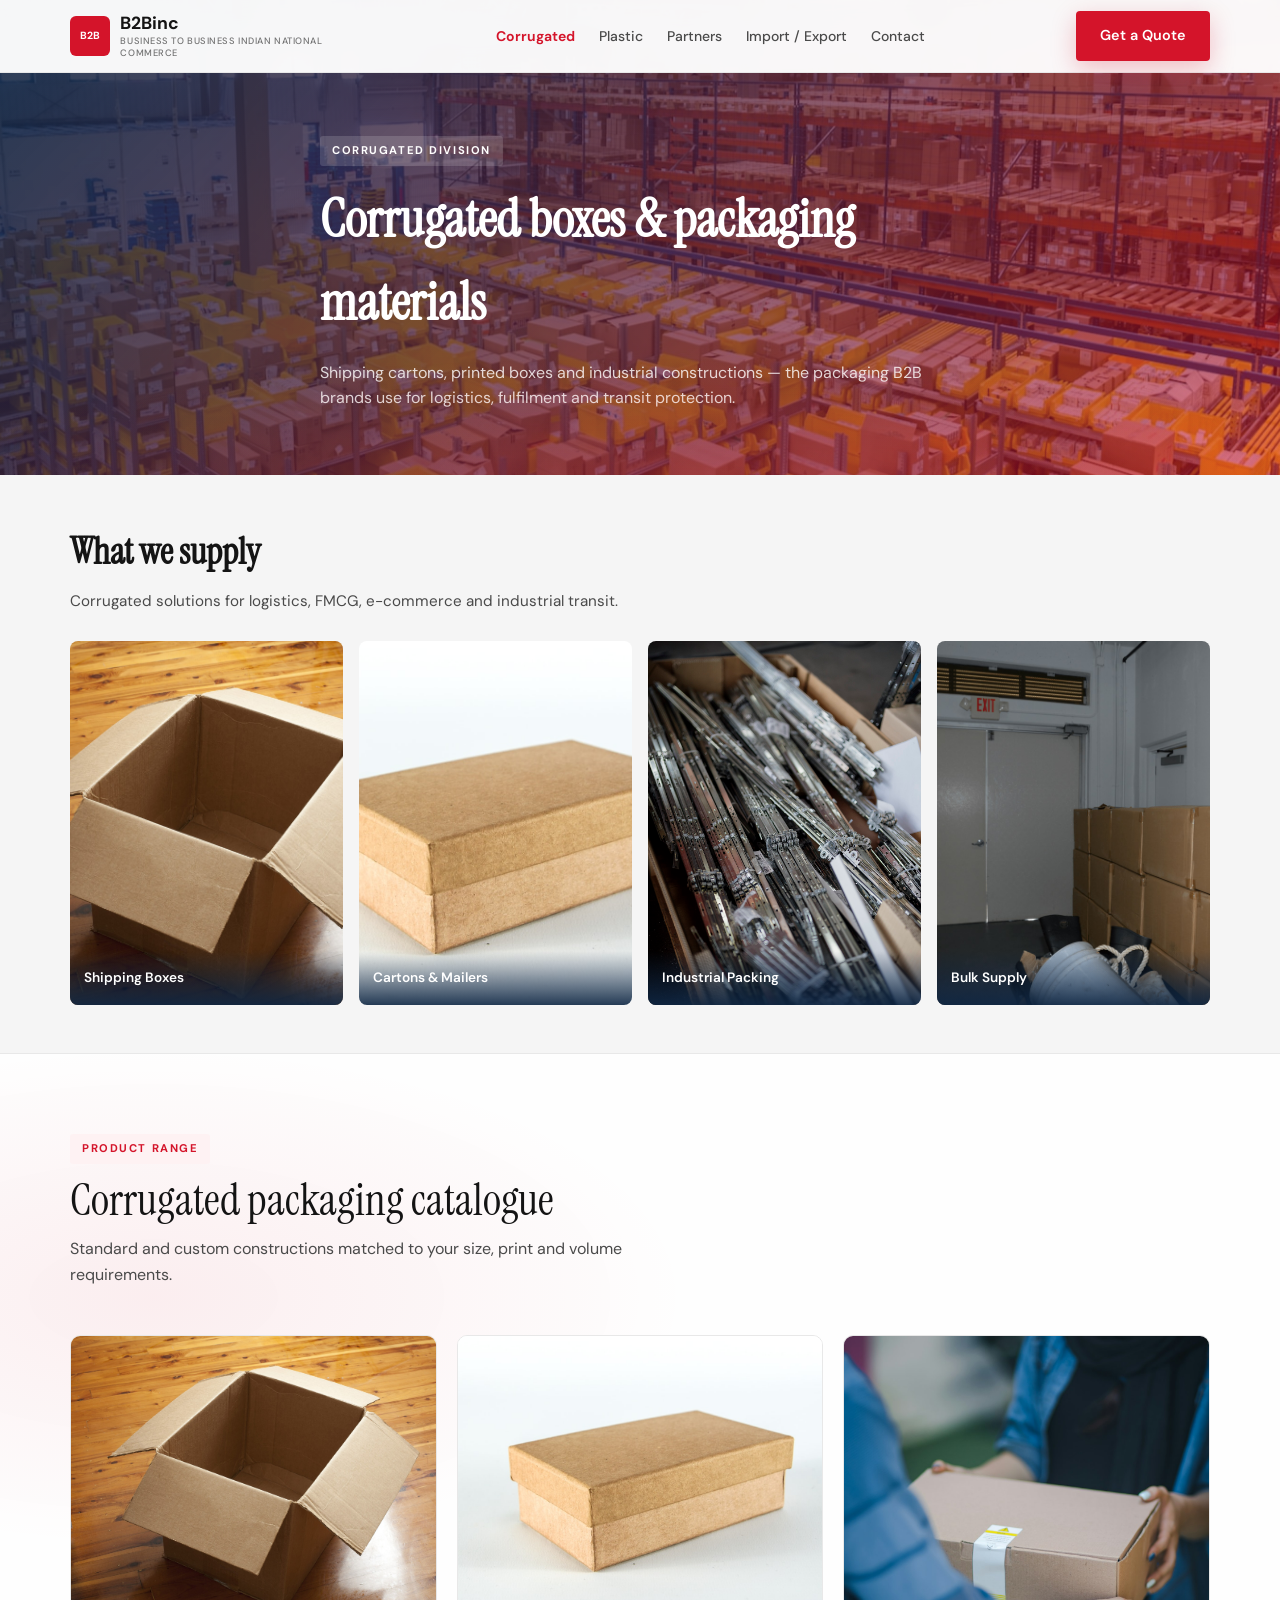
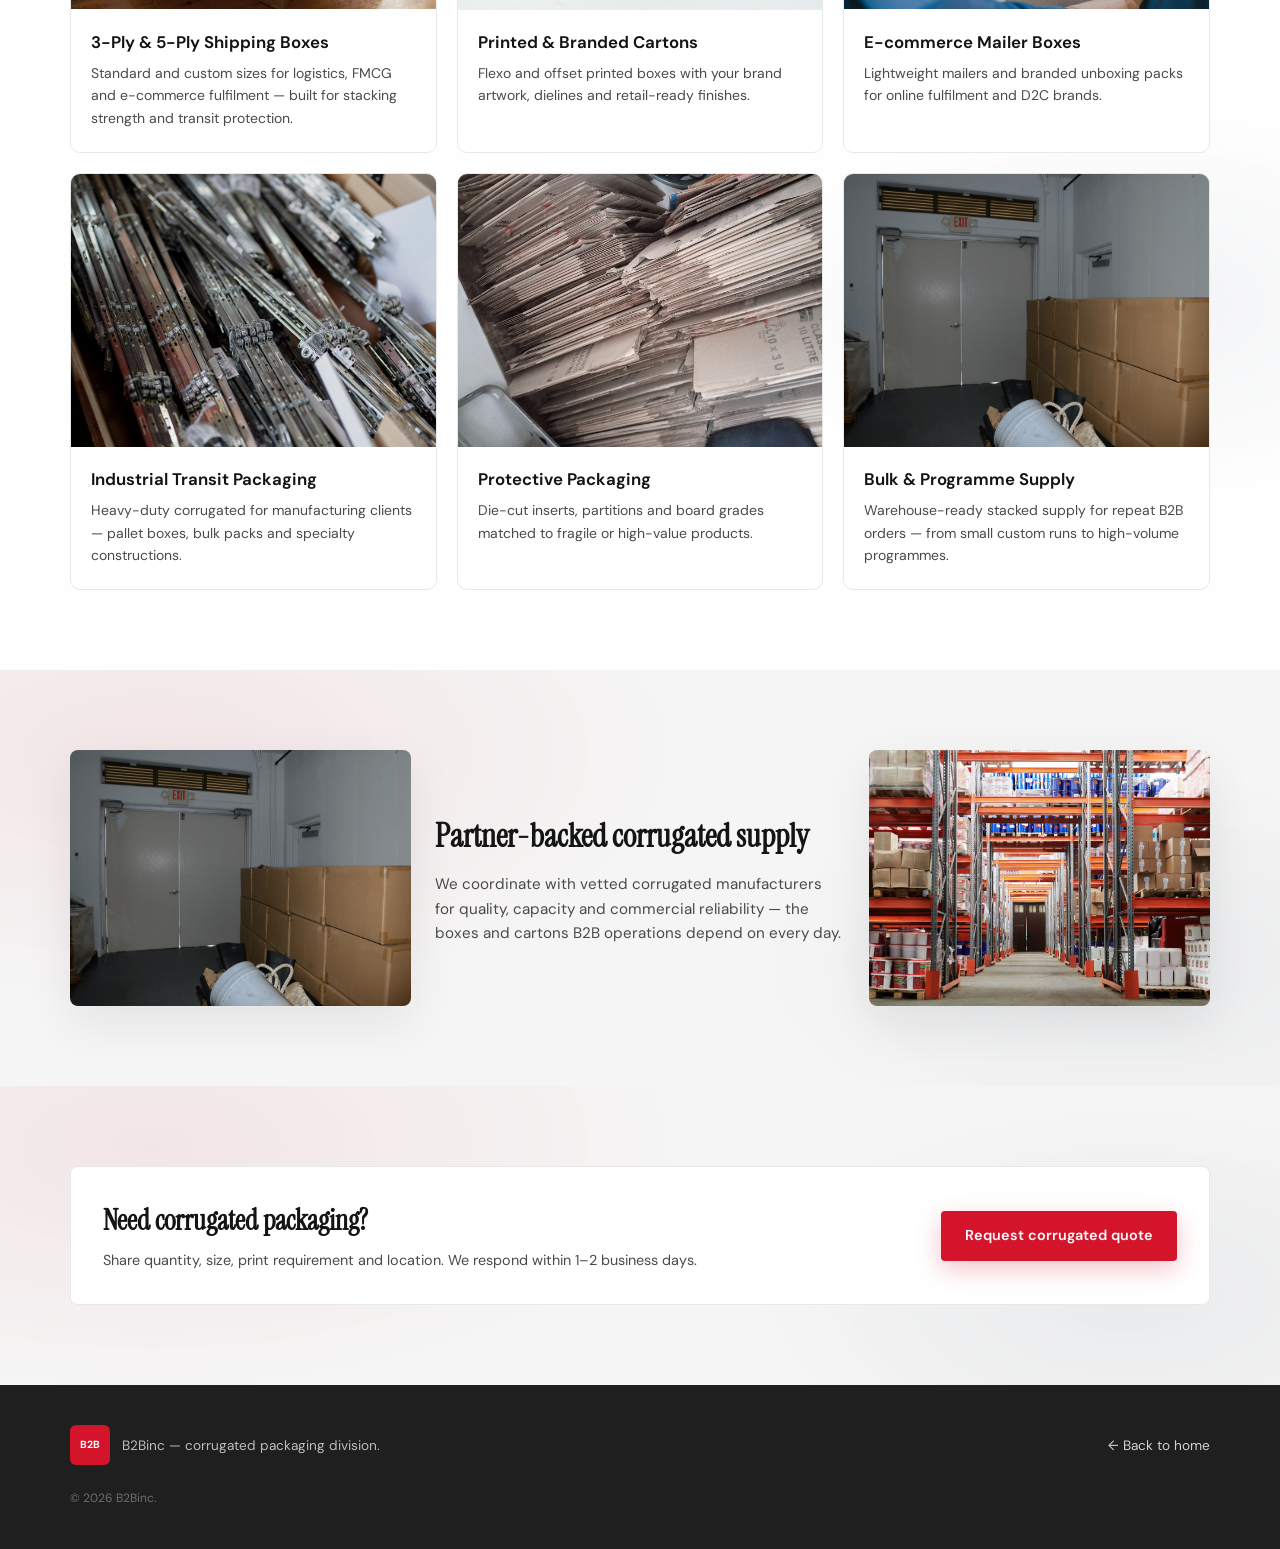
==== corrugated.html @ 55101d3b "new changes" ====
<!DOCTYPE html>
<html lang="en">
<head>
  <meta charset="UTF-8" />
  <meta name="viewport" content="width=device-width, initial-scale=1.0" />
  <meta name="description" content="B2Binc corrugated packaging — shipping boxes, cartons, mailers and industrial transit packaging through vetted partner factories." />
  <title>Corrugated Packaging | B2Binc</title>
  <link rel="preconnect" href="https://fonts.googleapis.com" />
  <link rel="preconnect" href="https://fonts.gstatic.com" crossorigin />
  <link href="https://fonts.googleapis.com/css2?family=DM+Sans:ital,opsz,wght@0,9..40,400;0,9..40,500;0,9..40,600;0,9..40,700&family=Instrument+Serif:ital@0;1&display=swap" rel="stylesheet" />
  <link rel="stylesheet" href="css/style.css" />
</head>
<body class="page-division page-corrugated">
  <div class="progress-bar" id="progressBar" aria-hidden="true"></div>

  <header class="header header--solid" id="header">
    <div class="container header__inner">
      <a href="index.html" class="logo">
        <span class="logo__mark">B2B</span>
        <span class="logo__group">
          <span class="logo__text">B2Binc</span>
          <span class="logo__tagline">Business to Business Indian National Commerce</span>
        </span>
      </a>
      <nav class="nav" id="nav" aria-label="Main">
        <a href="corrugated.html" class="is-active">Corrugated</a>
        <a href="plastic-packaging.html">Plastic</a>
        <a href="index.html#partners">Partners</a>
        <a href="import-export.html">Import / Export</a>
        <a href="index.html#contact">Contact</a>
      </nav>
      <a href="index.html#contact-form" class="btn btn--primary header__cta">Get a Quote</a>
      <button class="nav-toggle" id="navToggle" aria-label="Menu" aria-expanded="false">
        <span></span><span></span><span></span>
      </button>
    </div>
  </header>

  <main>
    <section class="page-hero">
      <div class="page-hero__bg">
        <img
          src="assets/packaging/corr-pallet.jpg"
          alt="Warehouse with corrugated boxes ready for B2B shipping"
          width="1920"
          height="600"
        />
        <div class="page-hero__overlay"></div>
      </div>
      <div class="container page-hero__content reveal">
        <span class="tag tag--light">Corrugated Division</span>
        <h1>Corrugated boxes &amp; packaging materials</h1>
        <p>Shipping cartons, printed boxes and industrial constructions — the packaging B2B brands use for logistics, fulfilment and transit protection.</p>
      </div>
    </section>

    <section class="export-showcase">
      <div class="container">
        <div class="export-showcase__head reveal">
          <h2>What we supply</h2>
          <p>Corrugated solutions for logistics, FMCG, e-commerce and industrial transit.</p>
        </div>
        <div class="export-showcase__grid reveal">
          <a href="#corrugated-range" class="export-showcase__card">
            <img src="assets/packaging/corr-shipping-box.jpg" alt="Open corrugated shipping box" loading="lazy" />
            <span>Shipping Boxes</span>
          </a>
          <a href="#corrugated-range" class="export-showcase__card">
            <img src="assets/packaging/corr-open-box.jpg" alt="Kraft corrugated carton" loading="lazy" />
            <span>Cartons &amp; Mailers</span>
          </a>
          <a href="#corrugated-range" class="export-showcase__card">
            <img src="assets/packaging/corr-boxes-stack.jpg" alt="Industrial parts packed in corrugated box" loading="lazy" />
            <span>Industrial Packing</span>
          </a>
          <a href="#corrugated-range" class="export-showcase__card">
            <img src="assets/packaging/corr-stack-warehouse.jpg" alt="Stacked sealed shipping boxes in warehouse" loading="lazy" />
            <span>Bulk Supply</span>
          </a>
        </div>
      </div>
    </section>

    <section class="section section--light" id="corrugated-range">
      <div class="container">
        <div class="section-head reveal">
          <span class="tag">Product range</span>
          <h2>Corrugated packaging catalogue</h2>
          <p>Standard and custom constructions matched to your size, print and volume requirements.</p>
        </div>

        <div class="division-grid reveal">
          <article class="division-card">
            <div class="division-card__media">
              <img src="assets/packaging/corr-shipping-box.jpg" alt="3-ply and 5-ply shipping box" loading="lazy" />
            </div>
            <div class="division-card__body">
              <h3>3-Ply &amp; 5-Ply Shipping Boxes</h3>
              <p>Standard and custom sizes for logistics, FMCG and e-commerce fulfilment — built for stacking strength and transit protection.</p>
            </div>
          </article>
          <article class="division-card">
            <div class="division-card__media">
              <img src="assets/packaging/corr-open-box.jpg" alt="Printed and branded carton style box" loading="lazy" />
            </div>
            <div class="division-card__body">
              <h3>Printed &amp; Branded Cartons</h3>
              <p>Flexo and offset printed boxes with your brand artwork, dielines and retail-ready finishes.</p>
            </div>
          </article>
          <article class="division-card">
            <div class="division-card__media">
              <img src="assets/packaging/corr-packing-station.jpg" alt="E-commerce fulfilment with corrugated box" loading="lazy" />
            </div>
            <div class="division-card__body">
              <h3>E-commerce Mailer Boxes</h3>
              <p>Lightweight mailers and branded unboxing packs for online fulfilment and D2C brands.</p>
            </div>
          </article>
          <article class="division-card">
            <div class="division-card__media">
              <img src="assets/packaging/corr-boxes-stack.jpg" alt="Heavy industrial goods in corrugated packaging" loading="lazy" />
            </div>
            <div class="division-card__body">
              <h3>Industrial Transit Packaging</h3>
              <p>Heavy-duty corrugated for manufacturing clients — pallet boxes, bulk packs and specialty constructions.</p>
            </div>
          </article>
          <article class="division-card">
            <div class="division-card__media">
              <img src="assets/packaging/corr-packaging-material.jpg" alt="Corrugated board and flattened box stock" loading="lazy" />
            </div>
            <div class="division-card__body">
              <h3>Protective Packaging</h3>
              <p>Die-cut inserts, partitions and board grades matched to fragile or high-value products.</p>
            </div>
          </article>
          <article class="division-card">
            <div class="division-card__media">
              <img src="assets/packaging/corr-stack-warehouse.jpg" alt="Bulk stacked corrugated boxes ready to ship" loading="lazy" />
            </div>
            <div class="division-card__body">
              <h3>Bulk &amp; Programme Supply</h3>
              <p>Warehouse-ready stacked supply for repeat B2B orders — from small custom runs to high-volume programmes.</p>
            </div>
          </article>
        </div>
      </div>
    </section>

    <section class="section section--gray export-banner">
      <div class="container export-banner__inner reveal">
        <img src="assets/packaging/corr-stack-warehouse.jpg" alt="Stacked corrugated shipping boxes" loading="lazy" />
        <div>
          <h2>Partner-backed corrugated supply</h2>
          <p>We coordinate with vetted corrugated manufacturers for quality, capacity and commercial reliability — the boxes and cartons B2B operations depend on every day.</p>
        </div>
        <img src="assets/packaging/shipping.jpg" alt="Warehouse aisle with corrugated boxes on racks" loading="lazy" />
      </div>
    </section>

    <section class="section section--gray">
      <div class="container cta-band reveal">
        <div>
          <h2>Need corrugated packaging?</h2>
          <p>Share quantity, size, print requirement and location. We respond within 1–2 business days.</p>
        </div>
        <a href="index.html#contact-form" class="btn btn--primary">Request corrugated quote</a>
      </div>
    </section>
  </main>

  <footer class="footer">
    <div class="container footer__inner">
      <div class="footer__brand">
        <span class="logo__mark">B2B</span>
        <p>B2Binc — corrugated packaging division.</p>
      </div>
      <a href="index.html" class="footer__back">← Back to home</a>
      <p class="footer__copy">© <span id="year"></span> B2Binc.</p>
    </div>
  </footer>

  <script src="js/main.js"></script>
</body>
</html>
---- css/style.css ----
/* B2Binc — White & Red B2B Theme */

:root {
  --red: #d4142a;
  --red-dark: #b01022;
  --red-soft: #fef2f3;
  --white: #ffffff;
  --ink: #141414;
  --gray-900: #1f1f1f;
  --gray-700: #4a4a4a;
  --gray-500: #737373;
  --gray-200: #e8e8e8;
  --gray-100: #f5f5f5;
  --navy: #0f2744;
  --ease: cubic-bezier(0.22, 1, 0.36, 1);
  --font: "DM Sans", system-ui, sans-serif;
  --font-display: "Instrument Serif", Georgia, serif;
  --header-h: 4.5rem;
  --shadow: 0 16px 48px rgba(20, 20, 20, 0.08);
  --shadow-lg: 0 24px 64px rgba(20, 20, 20, 0.14);
}

*, *::before, *::after { box-sizing: border-box; margin: 0; padding: 0; }

html { scroll-behavior: smooth; scroll-padding-top: var(--header-h); }

body {
  font-family: var(--font);
  color: var(--ink);
  background: #f7f7f8;
  line-height: 1.6;
  overflow-x: hidden;
  -webkit-font-smoothing: antialiased;
  --scroll-progress: 0;
  --scroll-y: 0px;
}

/* Scroll-linked background atmosphere */
.scroll-atmosphere {
  position: fixed;
  inset: 0;
  z-index: 0;
  pointer-events: none;
  overflow: hidden;
}

.scroll-atmosphere__orb {
  position: absolute;
  border-radius: 50%;
  filter: blur(70px);
  opacity: 0.7;
  will-change: transform;
  transform: translate3d(0, 0, 0);
}

.scroll-atmosphere__orb--a {
  width: min(58vw, 560px);
  height: min(58vw, 560px);
  top: -8%;
  left: -10%;
  background: radial-gradient(circle, rgba(212, 20, 42, 0.28) 0%, rgba(212, 20, 42, 0) 70%);
}

.scroll-atmosphere__orb--b {
  width: min(48vw, 460px);
  height: min(48vw, 460px);
  top: 38%;
  right: -12%;
  background: radial-gradient(circle, rgba(15, 39, 68, 0.16) 0%, rgba(15, 39, 68, 0) 70%);
}

.scroll-atmosphere__orb--c {
  width: min(52vw, 500px);
  height: min(52vw, 500px);
  bottom: -12%;
  left: 28%;
  background: radial-gradient(circle, rgba(212, 20, 42, 0.18) 0%, rgba(245, 245, 245, 0) 68%);
}

.scroll-atmosphere__grain {
  position: absolute;
  inset: -20%;
  opacity: 0.04;
  background-image:
    radial-gradient(rgba(20, 20, 20, 0.55) 0.6px, transparent 0.7px);
  background-size: 18px 18px;
  transform: translate3d(0, calc(var(--scroll-y) * -0.04), 0);
}

main,
.footer {
  position: relative;
  z-index: 1;
}

.section--light,
.section--gray {
  background-image:
    radial-gradient(900px 420px at 12% calc(20% + var(--scroll-progress) * 40%), rgba(212, 20, 42, 0.07), transparent 60%),
    radial-gradient(700px 360px at 88% calc(70% - var(--scroll-progress) * 30%), rgba(15, 39, 68, 0.05), transparent 55%);
  background-repeat: no-repeat;
}

.section--dark {
  background-image:
    radial-gradient(800px 400px at 80% calc(10% + var(--scroll-progress) * 35%), rgba(212, 20, 42, 0.22), transparent 55%),
    radial-gradient(600px 320px at 10% calc(80% - var(--scroll-progress) * 25%), rgba(255, 255, 255, 0.07), transparent 50%);
  background-repeat: no-repeat;
}

.page-hero,
.hero {
  position: relative;
  overflow: hidden;
}

.page-hero::after,
.hero::after {
  content: "";
  position: absolute;
  inset: auto -10% -30% -10%;
  height: 55%;
  background: radial-gradient(ellipse at center, rgba(212, 20, 42, 0.16), transparent 70%);
  transform: translate3d(0, calc(var(--scroll-y) * 0.12), 0);
  pointer-events: none;
  z-index: 1;
}

img { max-width: 100%; display: block; height: auto; }
a { color: inherit; text-decoration: none; }
button { font: inherit; cursor: pointer; border: none; background: none; }
ul { list-style: none; }

.container {
  width: min(1140px, calc(100% - 2rem));
  margin-inline: auto;
}

/* Progress */
.progress-bar {
  position: fixed;
  top: 0;
  left: 0;
  height: 3px;
  width: 0%;
  background: linear-gradient(90deg, var(--red), #ff6b6b);
  z-index: 200;
}

/* Buttons */
.btn {
  display: inline-flex;
  align-items: center;
  justify-content: center;
  padding: 0.85rem 1.5rem;
  font-size: 0.9rem;
  font-weight: 600;
  border-radius: 4px;
  transition: transform 0.25s var(--ease), background 0.25s, box-shadow 0.25s, color 0.25s;
}

.btn:hover { transform: translateY(-2px); }

.btn--primary {
  background: var(--red);
  color: var(--white);
  box-shadow: 0 8px 24px rgba(212, 20, 42, 0.25);
}

.btn--primary:hover { background: var(--red-dark); }

.btn--outline-light {
  border: 1.5px solid rgba(255,255,255,0.45);
  color: var(--white);
}

.btn--outline-light:hover { background: rgba(255,255,255,0.1); }

.btn--full { width: 100%; }

/* Header */
.header {
  position: fixed;
  inset: 0 0 auto;
  z-index: 100;
  height: var(--header-h);
  transition: background 0.35s, box-shadow 0.35s;
}

.header.is-scrolled,
.header--solid {
  background: rgba(255,255,255,0.96);
  backdrop-filter: blur(12px);
  box-shadow: 0 1px 0 var(--gray-200);
}

.header.is-scrolled .logo__text,
.header--solid .logo__text { color: var(--ink); }

.header.is-scrolled .nav a,
.header--solid .nav a { color: var(--gray-700); }

.header.is-scrolled .nav a:hover,
.header--solid .nav a:hover { color: var(--red); }

.header__inner {
  display: flex;
  align-items: center;
  justify-content: space-between;
  height: 100%;
  gap: 1rem;
}

.logo {
  display: flex;
  align-items: center;
  gap: 0.65rem;
  z-index: 101;
}

.logo__mark {
  display: grid;
  place-items: center;
  min-width: 40px;
  height: 40px;
  padding: 0 0.35rem;
  background: var(--red);
  color: var(--white);
  font-weight: 700;
  font-size: 0.65rem;
  border-radius: 6px;
  letter-spacing: 0.02em;
}

.logo__text {
  font-weight: 700;
  font-size: 1.1rem;
  color: var(--white);
  transition: color 0.35s;
  line-height: 1.15;
}

.logo__group {
  display: flex;
  flex-direction: column;
  min-width: 0;
}

.logo__tagline {
  display: none;
  font-size: 0.58rem;
  font-weight: 500;
  letter-spacing: 0.06em;
  text-transform: uppercase;
  color: rgba(255,255,255,0.65);
  max-width: 14rem;
  line-height: 1.3;
  margin-top: 0.15rem;
}

.header.is-scrolled .logo__tagline,
.header--solid .logo__tagline {
  color: var(--gray-500);
}

@media (min-width: 1100px) {
  .logo__tagline { display: block; }
}

.logo__text span { color: var(--red); font-weight: 600; }

.header--solid .logo__text span,
.header.is-scrolled .logo__text span { color: var(--red); }

.nav {
  display: flex;
  gap: 1.5rem;
}

.nav a {
  font-size: 0.875rem;
  font-weight: 500;
  color: rgba(255,255,255,0.88);
  transition: color 0.25s;
}

.nav a.is-active,
.nav a:hover { color: var(--red); }

.header__cta { display: none; }

.nav-toggle {
  display: none;
  flex-direction: column;
  gap: 5px;
  width: 28px;
  z-index: 101;
}

.nav-toggle span {
  display: block;
  height: 2px;
  background: var(--white);
  transition: transform 0.3s, opacity 0.3s;
}

.header.is-scrolled .nav-toggle span,
.header--solid .nav-toggle span { background: var(--ink); }

.nav-toggle.is-open span:nth-child(1) { transform: translateY(7px) rotate(45deg); }
.nav-toggle.is-open span:nth-child(2) { opacity: 0; }
.nav-toggle.is-open span:nth-child(3) { transform: translateY(-7px) rotate(-45deg); }

@media (min-width: 900px) {
  .header__cta { display: inline-flex; }
}

@media (max-width: 899px) {
  .nav-toggle { display: flex; }
  .nav {
    position: fixed;
    inset: 0;
    flex-direction: column;
    align-items: center;
    justify-content: center;
    gap: 1.25rem;
    background: var(--white);
    opacity: 0;
    pointer-events: none;
    transition: opacity 0.35s;
  }
  .nav.is-open {
    opacity: 1;
    pointer-events: auto;
  }
  .nav a { color: var(--ink); font-size: 1.15rem; }
}

/* Hero */
.hero {
  position: relative;
  min-height: 100svh;
  display: flex;
  align-items: center;
  color: var(--white);
}

.hero__bg {
  position: absolute;
  inset: 0;
  z-index: 0;
}

.hero__bg img {
  width: 100%;
  height: 100%;
  object-fit: cover;
  transform: scale(1.06);
  animation: heroZoom 12s var(--ease) forwards;
}

@keyframes heroZoom {
  to { transform: scale(1); }
}

.hero__overlay {
  position: absolute;
  inset: 0;
  background:
    linear-gradient(105deg, rgba(15,39,68,0.92) 0%, rgba(15,39,68,0.75) 45%, rgba(212,20,42,0.35) 100%),
    linear-gradient(to top, rgba(0,0,0,0.5), transparent 50%);
}

.hero__content {
  position: relative;
  z-index: 1;
  padding: calc(var(--header-h) + 3rem) 0 4rem;
}

.hero__eyebrow {
  font-size: 0.75rem;
  font-weight: 600;
  letter-spacing: 0.2em;
  text-transform: uppercase;
  color: rgba(255,255,255,0.7);
}

.hero__title {
  font-family: var(--font-display);
  font-size: clamp(2.75rem, 7vw, 4.5rem);
  font-weight: 400;
  line-height: 1.05;
  max-width: 14ch;
  margin-top: 1rem;
}

.hero__title em {
  font-style: italic;
  color: #ffb4bc;
}

.hero__lead {
  max-width: 36rem;
  margin-top: 1.25rem;
  font-size: 1.05rem;
  color: rgba(255,255,255,0.82);
}

.hero__actions {
  display: flex;
  flex-wrap: wrap;
  gap: 0.75rem;
  margin-top: 2rem;
}

.hero__stats {
  display: grid;
  grid-template-columns: repeat(3, 1fr);
  gap: 1rem;
  margin-top: 3rem;
  max-width: 32rem;
  padding-top: 2rem;
  border-top: 1px solid rgba(255,255,255,0.2);
}

.hero__stats strong {
  display: block;
  font-size: 2rem;
  font-weight: 700;
  line-height: 1;
}

.hero__stats span {
  font-size: 0.8rem;
  color: rgba(255,255,255,0.65);
}

/* Sections */
.section { padding: 5rem 0; }
.section--light { background-color: rgba(255, 255, 255, 0.82); }
.section--gray { background-color: rgba(245, 245, 245, 0.86); }
.section--dark { background-color: rgba(15, 39, 68, 0.94); color: var(--white); }
.section--red {
  background: linear-gradient(135deg, var(--red) 0%, var(--red-dark) 100%);
  color: var(--white);
}

.section-head {
  max-width: 38rem;
  margin-bottom: 3rem;
}

.section-head h2 {
  font-family: var(--font-display);
  font-size: clamp(2rem, 4.5vw, 2.75rem);
  font-weight: 400;
  line-height: 1.1;
  margin-top: 0.75rem;
}

.section-head p {
  margin-top: 0.75rem;
  color: var(--gray-700);
}

.section--dark .section-head p,
.section--red .section-head p { color: rgba(255,255,255,0.75); }

.tag {
  display: inline-block;
  padding: 0.35rem 0.75rem;
  font-size: 0.7rem;
  font-weight: 700;
  letter-spacing: 0.14em;
  text-transform: uppercase;
  color: var(--red);
  background: var(--red-soft);
  border-radius: 3px;
}

.tag--dark { background: var(--white); }
.tag--light { background: rgba(255,255,255,0.15); color: var(--white); }

/* Split */
.split {
  display: grid;
  gap: 2.5rem;
  align-items: center;
  margin-bottom: 3rem;
}

@media (min-width: 768px) {
  .split { grid-template-columns: 1fr 1fr; }
}

.split__media {
  position: relative;
  border-radius: 8px;
  overflow: hidden;
  box-shadow: var(--shadow-lg);
}

.split__media img {
  width: 100%;
  aspect-ratio: 4/3;
  object-fit: cover;
  transition: transform 0.7s var(--ease);
}

.split__media:hover img { transform: scale(1.04); }

.split__badge {
  position: absolute;
  bottom: 1rem;
  left: 1rem;
  padding: 0.5rem 0.85rem;
  background: var(--white);
  font-size: 0.75rem;
  font-weight: 700;
  border-radius: 4px;
  box-shadow: var(--shadow);
}

.split__content h3 {
  font-family: var(--font-display);
  font-size: 1.75rem;
  margin-bottom: 1rem;
}

.check-list li {
  position: relative;
  padding-left: 1.5rem;
  margin-bottom: 0.65rem;
  font-size: 0.95rem;
  color: var(--gray-700);
}

.check-list li::before {
  content: "";
  position: absolute;
  left: 0;
  top: 0.55em;
  width: 8px;
  height: 8px;
  background: var(--red);
  border-radius: 2px;
}

.split__content .btn { margin-top: 1.5rem; }

/* Feature cards */
.card-grid {
  display: grid;
  gap: 1.25rem;
}

@media (min-width: 768px) {
  .card-grid { grid-template-columns: repeat(3, 1fr); }
}

.feature-card {
  background: var(--white);
  border: 1px solid var(--gray-200);
  border-radius: 8px;
  overflow: hidden;
  transition: transform 0.35s var(--ease), box-shadow 0.35s;
}

.feature-card:hover {
  transform: translateY(-6px);
  box-shadow: var(--shadow-lg);
}

.feature-card img {
  width: 100%;
  aspect-ratio: 16/10;
  object-fit: cover;
}

.feature-card__body {
  padding: 1.25rem;
}

.feature-card__body h4 {
  font-size: 1.05rem;
  font-weight: 600;
}

.feature-card__body p {
  margin-top: 0.4rem;
  font-size: 0.875rem;
  color: var(--gray-700);
}

/* Filter */
.filter-bar {
  display: flex;
  flex-wrap: wrap;
  gap: 0.5rem;
  margin-bottom: 2rem;
}

.filter-btn {
  padding: 0.5rem 1rem;
  font-size: 0.8rem;
  font-weight: 600;
  border: 1px solid var(--gray-200);
  border-radius: 4px;
  background: var(--white);
  color: var(--gray-700);
  transition: all 0.25s;
}

.filter-btn.is-active,
.filter-btn:hover {
  background: var(--red);
  border-color: var(--red);
  color: var(--white);
}

/* Partners */
.partner-grid {
  display: grid;
  gap: 1.25rem;
}

@media (min-width: 640px) {
  .partner-grid { grid-template-columns: repeat(2, 1fr); }
}

@media (min-width: 960px) {
  .partner-grid { grid-template-columns: repeat(3, 1fr); }
}

.partner-card {
  background: var(--white);
  border: 1px solid var(--gray-200);
  border-radius: 8px;
  padding: 1.5rem;
  transition: transform 0.3s var(--ease), border-color 0.3s;
}

.partner-card:hover {
  transform: translateY(-4px);
  border-color: var(--red);
  box-shadow: var(--shadow);
}

.partner-card__cat {
  font-size: 0.7rem;
  font-weight: 700;
  text-transform: uppercase;
  letter-spacing: 0.1em;
  color: var(--red);
}

.partner-card h3 {
  margin-top: 0.5rem;
  font-size: 1.1rem;
  font-weight: 600;
}

.partner-card__loc {
  font-size: 0.8rem;
  color: var(--gray-500);
  margin-top: 0.25rem;
}

.partner-card p {
  margin-top: 0.75rem;
  font-size: 0.875rem;
  color: var(--gray-700);
}

.partner-card__tags {
  display: flex;
  flex-wrap: wrap;
  gap: 0.35rem;
  margin-top: 1rem;
}

.partner-card__tags span {
  font-size: 0.7rem;
  padding: 0.25rem 0.5rem;
  background: var(--gray-100);
  border-radius: 3px;
  color: var(--gray-700);
}

/* Capacity */
.capacity-layout {
  display: grid;
  gap: 2.5rem;
  margin-bottom: 2.5rem;
}

@media (min-width: 768px) {
  .capacity-layout { grid-template-columns: 0.9fr 1.1fr; align-items: start; }
}

.capacity-copy h2 {
  font-family: var(--font-display);
  font-size: clamp(2rem, 4vw, 2.5rem);
  margin-top: 0.75rem;
}

.capacity-copy p {
  margin-top: 0.75rem;
  opacity: 0.9;
}

.capacity-grid {
  display: grid;
  grid-template-columns: repeat(2, 1fr);
  gap: 1rem;
}

.capacity-item {
  background: rgba(255,255,255,0.12);
  border: 1px solid rgba(255,255,255,0.2);
  border-radius: 8px;
  padding: 1.25rem;
  backdrop-filter: blur(4px);
}

.capacity-item strong {
  display: block;
  font-size: 1.75rem;
  font-weight: 700;
  line-height: 1;
}

.capacity-item span {
  display: block;
  margin-top: 0.35rem;
  font-size: 0.8rem;
  opacity: 0.85;
}

.capacity-visual {
  border-radius: 8px;
  overflow: hidden;
  box-shadow: var(--shadow-lg);
}

.capacity-visual img {
  width: 100%;
  aspect-ratio: 21/9;
  object-fit: cover;
}

/* Trade teaser */
.trade-teaser {
  display: grid;
  gap: 2.5rem;
  align-items: center;
}

@media (min-width: 900px) {
  .trade-teaser { grid-template-columns: 1fr 1.2fr; }
}

.trade-teaser__copy h2 {
  font-family: var(--font-display);
  font-size: clamp(2rem, 4vw, 2.75rem);
  margin-top: 0.75rem;
}

.trade-teaser__copy p {
  margin-top: 1rem;
  color: rgba(255,255,255,0.75);
  max-width: 28rem;
}

.section--light .trade-teaser__copy p,
.section--gray .trade-teaser__copy p {
  color: var(--gray-700);
}

.trade-teaser__copy .btn { margin-top: 1.5rem; }

/* Trade image mosaic (homepage) — tight 3×2, no empty gutters */
.trade-mosaic {
  display: grid;
  grid-template-columns: repeat(3, 1fr);
  grid-auto-rows: minmax(148px, 17vw);
  gap: 2px;
  border-radius: 12px;
  overflow: hidden;
  background: var(--gray-200);
}

.trade-mosaic__item {
  width: 100%;
  height: 100%;
  min-height: 0;
  object-fit: cover;
  object-position: center;
  border-radius: 0;
  border: none;
  display: block;
  transition: transform 0.45s var(--ease), filter 0.45s;
}

.trade-mosaic__item:hover {
  transform: scale(1.05);
  z-index: 2;
  filter: brightness(1.05);
}

/* Keep modifiers harmless — equal cells look cleaner */
.trade-mosaic__item--tall,
.trade-mosaic__item--wide {
  grid-row: auto;
  grid-column: auto;
}

@media (max-width: 640px) {
  .trade-mosaic {
    grid-template-columns: repeat(2, 1fr);
    grid-auto-rows: minmax(120px, 34vw);
    gap: 2px;
  }
}


.trade-preview-grid {
  display: grid;
  grid-template-columns: repeat(2, 1fr);
  gap: 0.75rem;
}

.trade-preview-item {
  position: relative;
  border-radius: 8px;
  overflow: hidden;
  aspect-ratio: 1;
}

.trade-preview-item img {
  width: 100%;
  height: 100%;
  object-fit: cover;
  transition: transform 0.5s var(--ease);
}

.trade-preview-item:hover img { transform: scale(1.08); }

.trade-preview-item span {
  position: absolute;
  inset: auto 0 0;
  padding: 0.75rem;
  background: linear-gradient(transparent, rgba(0,0,0,0.75));
  font-size: 0.8rem;
  font-weight: 600;
}

/* Contact */
.contact-layout {
  display: grid;
  gap: 2.5rem;
}

@media (min-width: 900px) {
  .contact-layout { grid-template-columns: 0.85fr 1.15fr; }
}

.contact-info h2 {
  font-family: var(--font-display);
  font-size: 2.25rem;
  margin-top: 0.75rem;
}

.contact-info > p {
  margin-top: 0.75rem;
  color: var(--gray-700);
}

.contact-list {
  margin-top: 2rem;
}

.contact-list li {
  margin-bottom: 1.25rem;
}

.contact-list strong {
  display: block;
  font-size: 0.7rem;
  text-transform: uppercase;
  letter-spacing: 0.12em;
  color: var(--gray-500);
}

.contact-list a,
.contact-list span {
  display: block;
  margin-top: 0.25rem;
  font-size: 1rem;
  color: var(--ink);
}

.contact-list a:hover { color: var(--red); }

/* Form */
.form {
  background: var(--white);
  border: 1px solid var(--gray-200);
  border-radius: 8px;
  padding: 1.75rem;
  box-shadow: var(--shadow);
}

.form h3 {
  font-size: 1.25rem;
  font-weight: 600;
  margin-bottom: 1.25rem;
}

.form__row {
  display: grid;
  gap: 1rem;
}

@media (min-width: 560px) {
  .form__row { grid-template-columns: 1fr 1fr; }
}

.form__field { margin-bottom: 1rem; }

.form__field label {
  display: block;
  font-size: 0.8rem;
  font-weight: 600;
  margin-bottom: 0.35rem;
  color: var(--gray-700);
}

.form__field input,
.form__field select,
.form__field textarea {
  width: 100%;
  padding: 0.7rem 0.85rem;
  font: inherit;
  font-size: 0.9rem;
  border: 1px solid var(--gray-200);
  border-radius: 4px;
  outline: none;
  transition: border-color 0.2s, box-shadow 0.2s;
}

.form__field input:focus,
.form__field select:focus,
.form__field textarea:focus {
  border-color: var(--red);
  box-shadow: 0 0 0 3px rgba(212,20,42,0.12);
}

.form__field input.is-error,
.form__field textarea.is-error { border-color: var(--red); }

.form__note {
  margin-top: 0.75rem;
  font-size: 0.85rem;
  min-height: 1.25rem;
}

.form__note.is-success { color: #15803d; }
.form__note.is-error { color: var(--red); }

.hp { position: absolute; left: -9999px; opacity: 0; }

/* Export page */
.page-hero {
  position: relative;
  padding: calc(var(--header-h) + 4rem) 0 4rem;
  color: var(--white);
}

.page-hero__bg {
  position: absolute;
  inset: 0;
  z-index: 0;
}

.page-hero__bg img {
  width: 100%;
  height: 100%;
  object-fit: cover;
}

.page-hero__overlay {
  position: absolute;
  inset: 0;
  background: linear-gradient(135deg, rgba(15,39,68,0.9), rgba(212,20,42,0.55));
}

.page-hero__content {
  position: relative;
  z-index: 1;
  max-width: 40rem;
}

.page-hero__content h1 {
  font-family: var(--font-display);
  font-size: clamp(2.25rem, 5vw, 3.25rem);
  margin-top: 0.75rem;
}

.page-hero__content p {
  margin-top: 1rem;
  color: rgba(255,255,255,0.82);
}

/* Export showcase strip */
.export-showcase {
  padding: 3rem 0;
  background: var(--gray-100);
  border-bottom: 1px solid var(--gray-200);
}

.export-showcase__head {
  margin-bottom: 1.75rem;
}

.export-showcase__head h2 {
  font-family: var(--font-display);
  font-size: clamp(1.75rem, 3.5vw, 2.25rem);
}

.export-showcase__head p {
  margin-top: 0.5rem;
  color: var(--gray-700);
  font-size: 0.95rem;
}

.export-showcase__grid {
  display: grid;
  gap: 1rem;
  grid-template-columns: repeat(2, 1fr);
}

@media (min-width: 768px) {
  .export-showcase__grid { grid-template-columns: repeat(4, 1fr); }
}

.export-showcase__card {
  position: relative;
  border-radius: 8px;
  overflow: hidden;
  aspect-ratio: 3/4;
  display: block;
}

.export-showcase__card img {
  width: 100%;
  height: 100%;
  object-fit: cover;
  transition: transform 0.6s var(--ease);
}

.export-showcase__card:hover img { transform: scale(1.08); }

.export-showcase__card span {
  position: absolute;
  inset: auto 0 0;
  padding: 1rem 0.85rem;
  background: linear-gradient(transparent, rgba(15,39,68,0.9));
  color: var(--white);
  font-size: 0.85rem;
  font-weight: 600;
}

/* Export mid-page banner */
.export-banner__inner {
  display: grid;
  gap: 1.5rem;
  align-items: center;
}

@media (min-width: 900px) {
  .export-banner__inner {
    grid-template-columns: 1fr 1.2fr 1fr;
  }
}

.export-banner__inner img {
  width: 100%;
  aspect-ratio: 4/3;
  object-fit: cover;
  border-radius: 8px;
  box-shadow: var(--shadow);
}

.export-banner__inner h2 {
  font-family: var(--font-display);
  font-size: clamp(1.5rem, 3vw, 2rem);
  color: var(--ink);
}

.export-banner__inner p {
  margin-top: 0.65rem;
  font-size: 0.95rem;
  color: var(--gray-700);
}

/* Gallery */
.gallery-grid {
  display: grid;
  gap: 1.25rem;
}

@media (min-width: 560px) {
  .gallery-grid { grid-template-columns: repeat(2, 1fr); }
}

@media (min-width: 900px) {
  .gallery-grid { grid-template-columns: repeat(3, 1fr); }
}

.gallery-card {
  position: relative;
  border: none;
  border-radius: 8px;
  overflow: hidden;
  cursor: pointer;
  text-align: left;
  background: var(--gray-100);
  transition: transform 0.35s var(--ease), box-shadow 0.35s;
}

.gallery-card:hover {
  transform: translateY(-6px);
  box-shadow: var(--shadow-lg);
}

.gallery-card img {
  width: 100%;
  aspect-ratio: 4/5;
  object-fit: cover;
  transition: transform 0.6s var(--ease);
}

.gallery-card:hover img { transform: scale(1.05); }

.gallery-card__body {
  padding: 1rem 1.1rem 1.25rem;
  background: var(--white);
}

.gallery-card__cat {
  font-size: 0.65rem;
  font-weight: 700;
  text-transform: uppercase;
  letter-spacing: 0.12em;
  color: var(--red);
}

.gallery-card h3 {
  margin-top: 0.35rem;
  font-size: 1.05rem;
  font-weight: 600;
}

.gallery-card p {
  margin-top: 0.35rem;
  font-size: 0.8rem;
  color: var(--gray-500);
}

/* Modal */
.modal {
  border: none;
  padding: 0;
  max-width: min(900px, calc(100% - 2rem));
  width: 100%;
  background: transparent;
  margin: auto;
}

.modal::backdrop {
  background: rgba(15, 39, 68, 0.75);
  backdrop-filter: blur(4px);
}

.modal__close {
  position: absolute;
  top: 0.75rem;
  right: 0.75rem;
  z-index: 2;
  width: 40px;
  height: 40px;
  display: grid;
  place-items: center;
  background: var(--white);
  border-radius: 50%;
  font-size: 1.5rem;
  line-height: 1;
  color: var(--ink);
  box-shadow: var(--shadow);
}

.modal__inner {
  background: var(--white);
  border-radius: 10px;
  overflow: hidden;
  max-height: 90vh;
  overflow-y: auto;
}

.modal-detail {
  display: grid;
}

@media (min-width: 700px) {
  .modal-detail { grid-template-columns: 1fr 1fr; }
}

.modal-detail__img img {
  width: 100%;
  height: 100%;
  min-height: 280px;
  object-fit: cover;
}

.modal-gallery {
  display: flex;
  gap: 0.5rem;
  padding: 0.65rem;
  background: var(--gray-100);
  overflow-x: auto;
}

.modal-gallery img {
  width: 72px;
  height: 72px;
  min-height: 72px;
  object-fit: cover;
  border-radius: 4px;
  cursor: pointer;
  border: 2px solid transparent;
  opacity: 0.65;
  transition: opacity 0.2s, border-color 0.2s;
  flex-shrink: 0;
}

.modal-gallery img.is-active,
.modal-gallery img:hover {
  opacity: 1;
  border-color: var(--red);
}

.modal-detail__content {
  padding: 1.5rem;
}

.modal-detail__content h2 {
  font-family: var(--font-display);
  font-size: 1.75rem;
}

.modal-detail__content .meta {
  margin-top: 0.5rem;
  font-size: 0.8rem;
  color: var(--gray-500);
}

.modal-detail__content p {
  margin-top: 1rem;
  font-size: 0.9rem;
  color: var(--gray-700);
}

.modal-specs {
  margin-top: 1.25rem;
  display: grid;
  gap: 0.5rem;
}

.modal-specs div {
  display: flex;
  justify-content: space-between;
  gap: 1rem;
  padding: 0.5rem 0;
  border-bottom: 1px solid var(--gray-200);
  font-size: 0.85rem;
}

.modal-specs dt { color: var(--gray-500); font-weight: 500; }
.modal-specs dd { font-weight: 600; text-align: right; }

.modal-detail .btn { margin-top: 1.25rem; }

/* CTA band */
.cta-band {
  display: flex;
  flex-wrap: wrap;
  align-items: center;
  justify-content: space-between;
  gap: 1.5rem;
  padding: 2rem;
  background: var(--white);
  border-radius: 8px;
  border: 1px solid var(--gray-200);
}

.cta-band h2 {
  font-family: var(--font-display);
  font-size: 1.75rem;
}

.cta-band p {
  margin-top: 0.35rem;
  font-size: 0.9rem;
  color: var(--gray-700);
}

/* Footer */
.footer {
  background: var(--gray-900);
  color: rgba(255,255,255,0.7);
  padding: 2.5rem 0;
}

.footer__inner {
  display: flex;
  flex-wrap: wrap;
  align-items: center;
  justify-content: space-between;
  gap: 1.5rem;
}

.footer__brand {
  display: flex;
  align-items: center;
  gap: 0.75rem;
}

.footer__brand p { font-size: 0.85rem; }

.footer__nav {
  display: flex;
  gap: 1.25rem;
  font-size: 0.85rem;
}

.footer__nav a:hover { color: var(--white); }

.footer__back {
  font-size: 0.85rem;
  color: rgba(255,255,255,0.8);
}

.footer__back:hover { color: var(--white); }

.footer__copy {
  width: 100%;
  font-size: 0.75rem;
  opacity: 0.5;
}

/* Reveal animations */
.reveal {
  opacity: 0;
  transform: translateY(36px);
  transition:
    opacity 0.85s var(--ease),
    transform 0.85s var(--ease),
    filter 0.85s var(--ease);
  filter: blur(2px);
  will-change: opacity, transform;
}

.reveal[data-reveal="fade-up"] { transform: translateY(40px); }
.reveal[data-reveal="fade-down"] { transform: translateY(-32px); }
.reveal[data-reveal="fade-left"] { transform: translateX(48px); }
.reveal[data-reveal="fade-right"] { transform: translateX(-48px); }
.reveal[data-reveal="zoom-in"] { transform: scale(0.94) translateY(20px); }

.reveal.is-visible {
  opacity: 1;
  transform: none;
  filter: blur(0);
}

/* Stagger children when parent becomes visible */
.reveal-stagger.is-visible > *:nth-child(1) { animation: staggerIn 0.7s var(--ease) both; animation-delay: 0.05s; }
.reveal-stagger.is-visible > *:nth-child(2) { animation: staggerIn 0.7s var(--ease) both; animation-delay: 0.12s; }
.reveal-stagger.is-visible > *:nth-child(3) { animation: staggerIn 0.7s var(--ease) both; animation-delay: 0.19s; }
.reveal-stagger.is-visible > *:nth-child(4) { animation: staggerIn 0.7s var(--ease) both; animation-delay: 0.26s; }
.reveal-stagger.is-visible > *:nth-child(5) { animation: staggerIn 0.7s var(--ease) both; animation-delay: 0.33s; }
.reveal-stagger.is-visible > *:nth-child(6) { animation: staggerIn 0.7s var(--ease) both; animation-delay: 0.4s; }
.reveal-stagger.is-visible > *:nth-child(7) { animation: staggerIn 0.7s var(--ease) both; animation-delay: 0.47s; }
.reveal-stagger.is-visible > *:nth-child(8) { animation: staggerIn 0.7s var(--ease) both; animation-delay: 0.54s; }

@keyframes staggerIn {
  from {
    opacity: 0;
    transform: translateY(22px) scale(0.97);
  }
  to {
    opacity: 1;
    transform: none;
  }
}

.page-home .hero__bg {
  overflow: hidden;
}

.page-home .hero__bg img {
  will-change: transform;
  animation: none;
  transform: scale(1.1);
}

.page-home .trade-mosaic__item {
  transition: transform 0.45s var(--ease), filter 0.45s;
}

.page-home .trade-mosaic.is-visible .trade-mosaic__item:hover {
  transform: scale(1.05);
  z-index: 2;
  filter: brightness(1.06);
}

.page-home .partner-card,
.page-home .capacity-item {
  transition: transform 0.35s var(--ease), box-shadow 0.35s, background 0.35s;
}

.page-home .capacity-visual img {
  transition: transform 1.2s var(--ease);
}

.page-home .capacity-visual.is-visible img {
  transform: scale(1.02);
}

@media (prefers-reduced-motion: reduce) {
  html { scroll-behavior: auto; }
  .reveal {
    opacity: 1;
    transform: none;
    filter: none;
    transition: none;
  }
  .reveal-stagger.is-visible > * { animation: none; }
  .hero__bg img { animation: none; transform: none; }
  .page-home .capacity-visual.is-visible img { transform: none; }
  .scroll-atmosphere { display: none; }
  .section--light,
  .section--gray,
  .section--dark {
    background-image: none;
  }
  .page-hero::after,
  .hero::after { display: none; }
}

/* Division pages (Corrugated / Plastic) — parallel to Import/Export */
.nav a.is-active {
  color: var(--red);
  font-weight: 650;
}

.header.is-scrolled .nav a.is-active,
.header--solid .nav a.is-active {
  color: var(--red);
}

.trade-teaser--flip {
  direction: ltr;
}

@media (min-width: 900px) {
  .trade-teaser--flip {
    grid-template-columns: 1.2fr 1fr;
  }
  .trade-teaser--flip .trade-mosaic { order: -1; }
}

.division-grid {
  display: grid;
  gap: 1.25rem;
}

@media (min-width: 700px) {
  .division-grid { grid-template-columns: repeat(2, 1fr); }
}

@media (min-width: 1000px) {
  .division-grid { grid-template-columns: repeat(3, 1fr); }
}

.division-card {
  background: var(--white);
  border: 1px solid var(--gray-200);
  border-radius: 10px;
  overflow: hidden;
  transition: transform 0.35s var(--ease), box-shadow 0.35s;
}

.division-card:hover {
  transform: translateY(-5px);
  box-shadow: var(--shadow);
}

.division-card img {
  width: 100%;
  aspect-ratio: 16/11;
  object-fit: cover;
  background: var(--gray-100);
}

.division-card__body {
  padding: 1.2rem 1.25rem 1.4rem;
}

.division-card__body h3 {
  font-size: 1.05rem;
  font-weight: 650;
}

.division-card__body p {
  margin-top: 0.4rem;
  font-size: 0.875rem;
  color: var(--gray-700);
}

.division-custom {
  display: grid;
  gap: 1.75rem;
  align-items: center;
  background: var(--white);
  border: 1px solid var(--gray-200);
  border-radius: 16px;
  padding: 1.5rem;
  overflow: hidden;
}

@media (min-width: 900px) {
  .division-custom {
    grid-template-columns: 1.05fr 0.95fr;
    padding: 2rem;
  }
}

.division-custom__copy h2 {
  font-family: var(--font-display);
  font-size: clamp(1.7rem, 3vw, 2.3rem);
  font-weight: 400;
  margin: 0.55rem 0 0.85rem;
}

.division-custom__copy > p {
  color: var(--gray-700);
  margin-bottom: 1rem;
}

.division-custom__copy .btn {
  margin-top: 1.25rem;
}

.division-custom__media {
  border-radius: 12px;
  overflow: hidden;
}

.division-custom__media img {
  width: 100%;
  aspect-ratio: 4/3;
  object-fit: cover;
}

/* Plastic page — show full product bags without cropping */
.page-plastic .export-showcase__card {
  background: #f3f4f6;
}

.page-plastic .export-showcase__card img {
  object-fit: contain;
  object-position: center;
  padding: 0.85rem 0.85rem 2.4rem;
  transform: none;
}

.page-plastic .export-showcase__card:hover img {
  transform: scale(1.03);
}

.page-plastic .division-card__media {
  display: flex;
  align-items: center;
  justify-content: center;
  aspect-ratio: 1 / 1.05;
  background: linear-gradient(180deg, #f7f7f8 0%, #eef0f3 100%);
  padding: 1rem;
}

.page-plastic .division-card__media img,
.page-plastic .division-card > img {
  width: 100%;
  height: 100%;
  max-height: 280px;
  aspect-ratio: auto;
  object-fit: contain;
  object-position: center;
  background: transparent;
}

.page-plastic .division-custom__media {
  background: #f3f4f6;
  display: flex;
  align-items: center;
  justify-content: center;
  padding: 1rem;
}

.page-plastic .division-custom__media img {
  aspect-ratio: auto;
  max-height: 360px;
  object-fit: contain;
}

.page-plastic .export-banner__inner > img {
  object-fit: contain;
  background: #f3f4f6;
  padding: 0.75rem;
}

/* Home plastic mosaic — fill cells (no grey letterboxing) */
#plastic .trade-mosaic__item {
  object-fit: cover;
  object-position: center center;
  background: transparent;
}

#plastic .trade-mosaic__item[src*="bopp-rice"],
#plastic .trade-mosaic__item[src*="woven-sack"] {
  object-position: center top;
}

/* Corrugated page — clear box product presentation */
.page-corrugated .export-showcase__card {
  background: #f3f4f6;
}

.page-corrugated .export-showcase__card img {
  object-fit: cover;
  object-position: center;
}

.page-corrugated .division-card__media {
  display: flex;
  align-items: center;
  justify-content: center;
  aspect-ratio: 4 / 3;
  background: linear-gradient(180deg, #f7f7f8 0%, #eef0f3 100%);
  overflow: hidden;
}

.page-corrugated .division-card__media img {
  width: 100%;
  height: 100%;
  object-fit: cover;
  object-position: center;
}

.page-corrugated .export-banner__inner > img {
  object-fit: cover;
  object-position: center;
}

#corrugated .trade-mosaic__item {
  object-fit: cover;
  object-position: center;
}
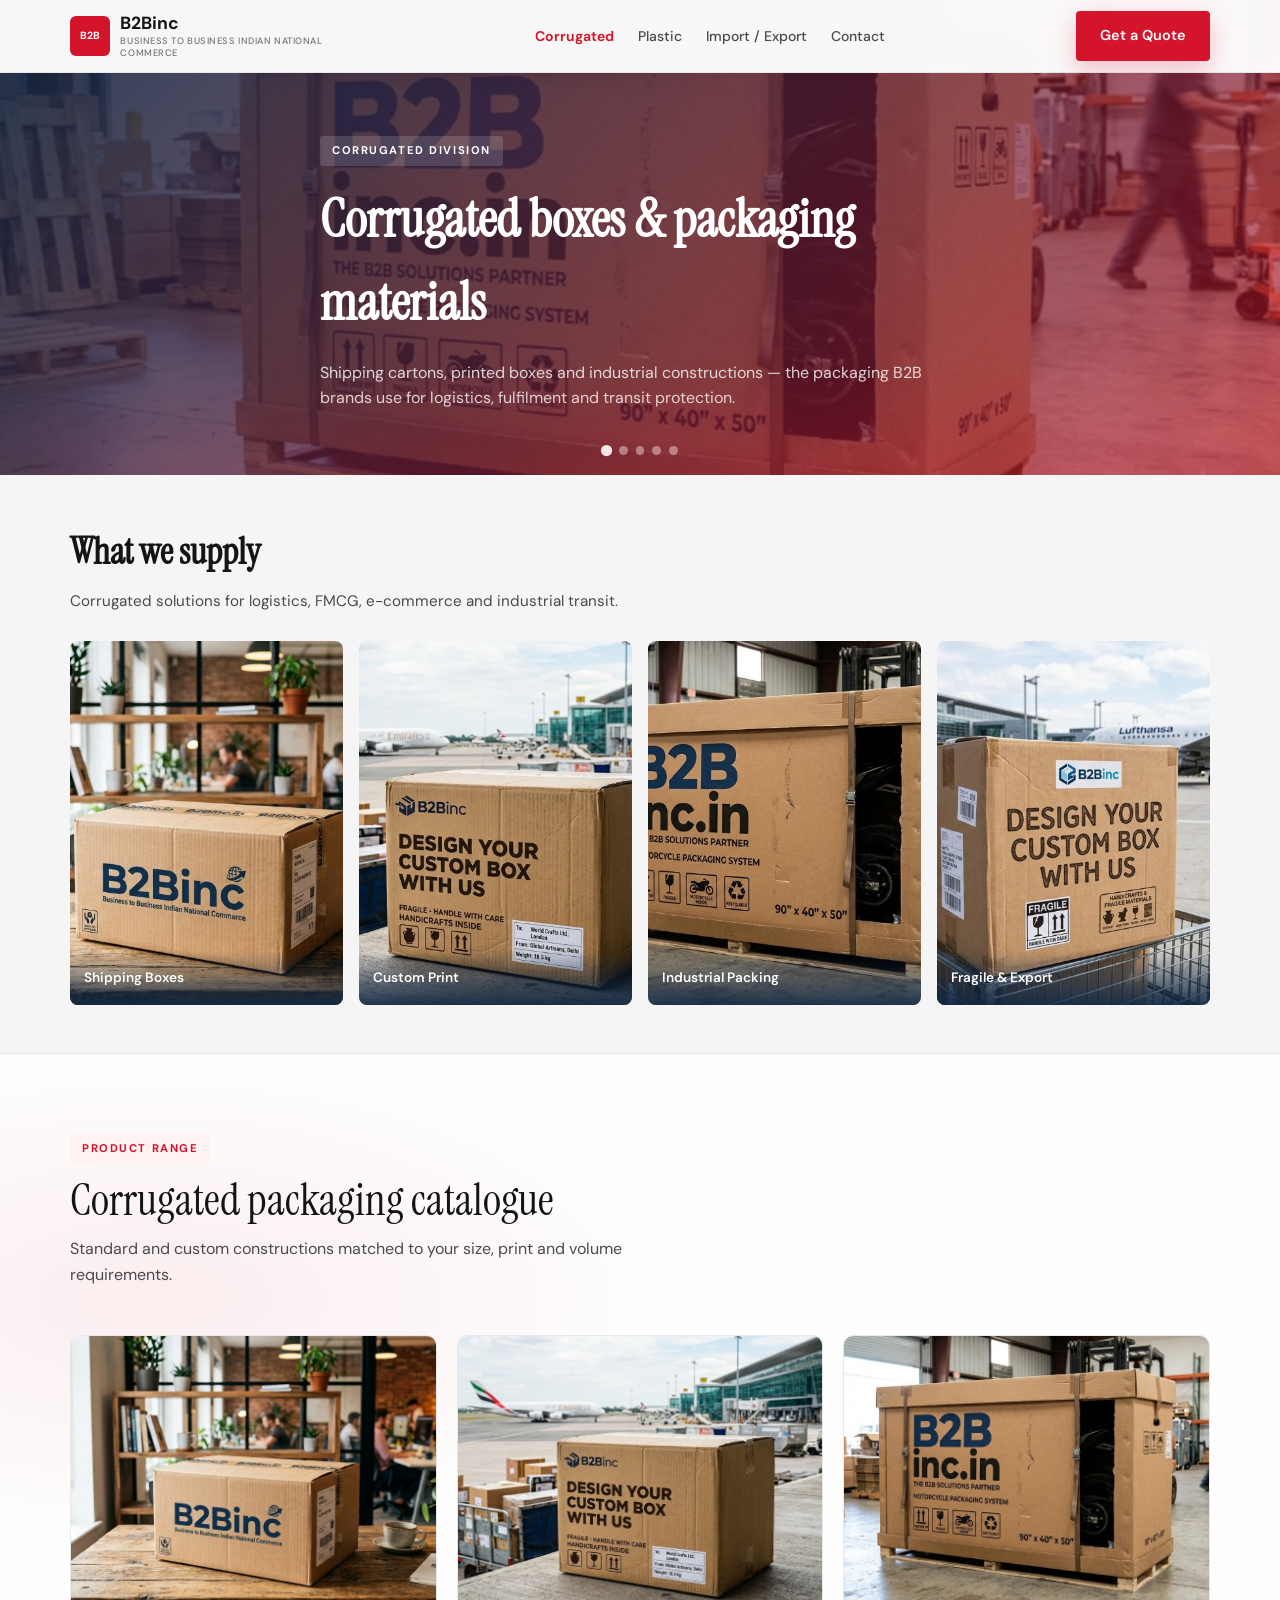
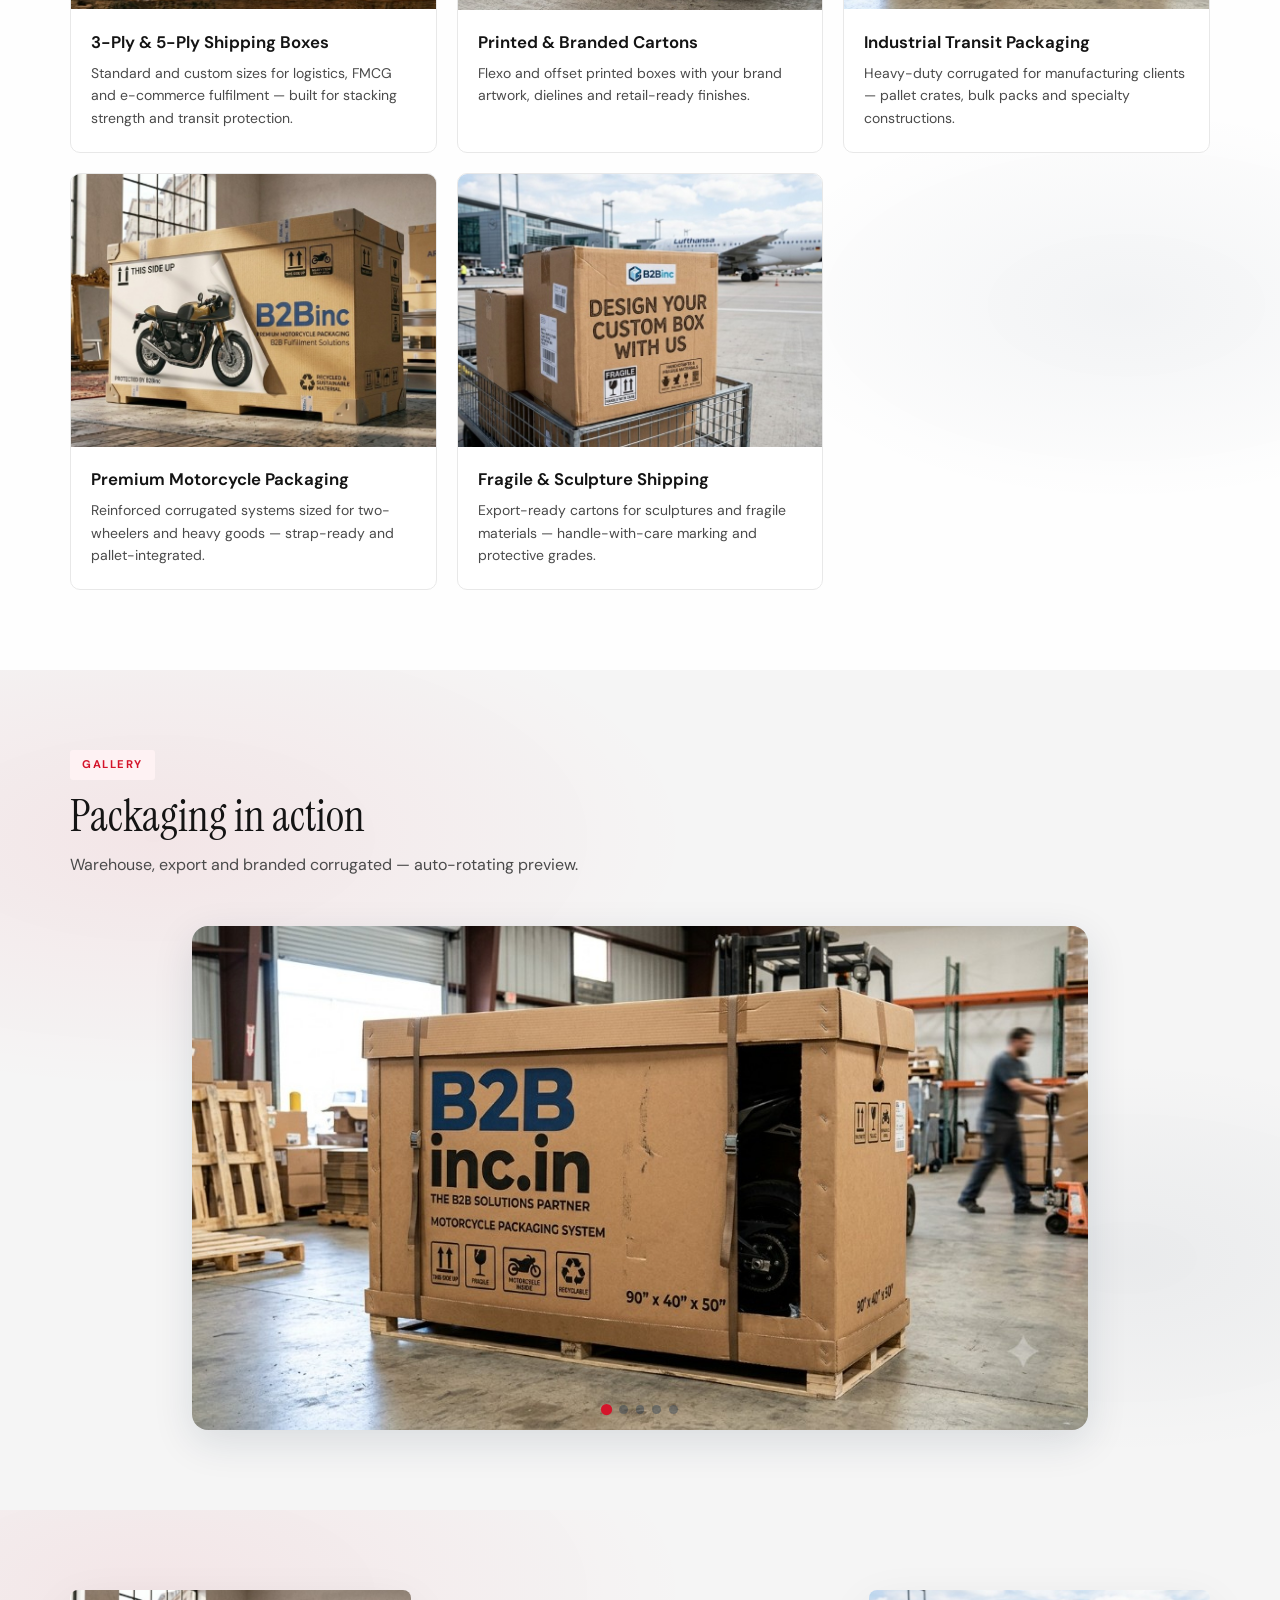
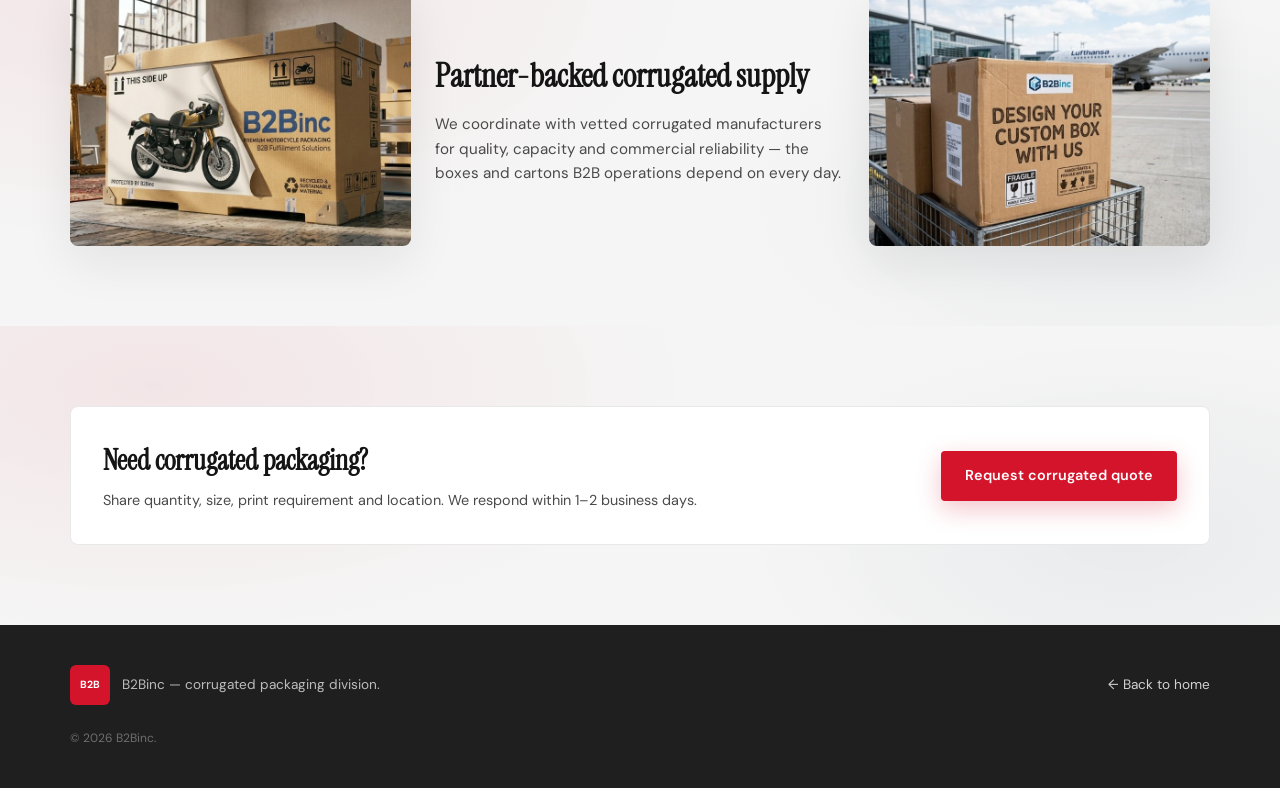
==== commit 09412754: "Refactor packaging pages and enhance export gallery with new images. Removed partner links from navi" ====
--- a/corrugated.html
+++ b/corrugated.html
@@ -25,7 +25,6 @@
       <nav class="nav" id="nav" aria-label="Main">
         <a href="corrugated.html" class="is-active">Corrugated</a>
         <a href="plastic-packaging.html">Plastic</a>
-        <a href="index.html#partners">Partners</a>
         <a href="import-export.html">Import / Export</a>
         <a href="index.html#contact">Contact</a>
       </nav>
@@ -38,14 +37,50 @@
 
   <main>
     <section class="page-hero">
-      <div class="page-hero__bg">
-        <img
-          src="assets/packaging/corr-pallet.jpg"
-          alt="Warehouse with corrugated boxes ready for B2B shipping"
+      <div
+        class="page-hero__bg hero-carousel"
+        data-carousel
+        data-interval="4500"
+        aria-roledescription="carousel"
+        aria-label="Corrugated packaging gallery"
+      >
+        <img
+          class="hero-carousel__slide is-active"
+          src="assets/packaging/corr-moto-crate.jpg"
+          alt="B2Binc motorcycle packaging crate on a warehouse pallet"
+          width="1920"
+          height="600"
+        />
+        <img
+          class="hero-carousel__slide"
+          src="assets/packaging/corr-airport-custom.jpg"
+          alt="Custom B2Binc corrugated box on airport tarmac"
+          width="1920"
+          height="600"
+        />
+        <img
+          class="hero-carousel__slide"
+          src="assets/packaging/corr-office-box.jpg"
+          alt="Branded B2Binc corrugated shipping box on an office desk"
+          width="1920"
+          height="600"
+        />
+        <img
+          class="hero-carousel__slide"
+          src="assets/packaging/corr-moto-premium.jpg"
+          alt="Premium motorcycle corrugated packaging crate"
+          width="1920"
+          height="600"
+        />
+        <img
+          class="hero-carousel__slide"
+          src="assets/packaging/corr-airport-fragile.jpg"
+          alt="Custom corrugated box for fragile sculpture shipping"
           width="1920"
           height="600"
         />
         <div class="page-hero__overlay"></div>
+        <div class="hero-carousel__dots" role="tablist" aria-label="Carousel slides"></div>
       </div>
       <div class="container page-hero__content reveal">
         <span class="tag tag--light">Corrugated Division</span>
@@ -62,20 +97,20 @@
         </div>
         <div class="export-showcase__grid reveal">
           <a href="#corrugated-range" class="export-showcase__card">
-            <img src="assets/packaging/corr-shipping-box.jpg" alt="Open corrugated shipping box" loading="lazy" />
+            <img src="assets/packaging/corr-office-box.jpg" alt="Branded B2Binc shipping box" loading="lazy" />
             <span>Shipping Boxes</span>
           </a>
           <a href="#corrugated-range" class="export-showcase__card">
-            <img src="assets/packaging/corr-open-box.jpg" alt="Kraft corrugated carton" loading="lazy" />
-            <span>Cartons &amp; Mailers</span>
-          </a>
-          <a href="#corrugated-range" class="export-showcase__card">
-            <img src="assets/packaging/corr-boxes-stack.jpg" alt="Industrial parts packed in corrugated box" loading="lazy" />
+            <img src="assets/packaging/corr-airport-custom.jpg" alt="Custom printed corrugated carton" loading="lazy" />
+            <span>Custom Print</span>
+          </a>
+          <a href="#corrugated-range" class="export-showcase__card">
+            <img src="assets/packaging/corr-moto-crate.jpg" alt="Motorcycle corrugated packaging crate" loading="lazy" />
             <span>Industrial Packing</span>
           </a>
           <a href="#corrugated-range" class="export-showcase__card">
-            <img src="assets/packaging/corr-stack-warehouse.jpg" alt="Stacked sealed shipping boxes in warehouse" loading="lazy" />
-            <span>Bulk Supply</span>
+            <img src="assets/packaging/corr-airport-fragile.jpg" alt="Fragile goods corrugated shipping box" loading="lazy" />
+            <span>Fragile &amp; Export</span>
           </a>
         </div>
       </div>
@@ -92,7 +127,7 @@
         <div class="division-grid reveal">
           <article class="division-card">
             <div class="division-card__media">
-              <img src="assets/packaging/corr-shipping-box.jpg" alt="3-ply and 5-ply shipping box" loading="lazy" />
+              <img src="assets/packaging/corr-office-box.jpg" alt="Branded B2Binc 3-ply and 5-ply shipping box" loading="lazy" />
             </div>
             <div class="division-card__body">
               <h3>3-Ply &amp; 5-Ply Shipping Boxes</h3>
@@ -101,7 +136,7 @@
           </article>
           <article class="division-card">
             <div class="division-card__media">
-              <img src="assets/packaging/corr-open-box.jpg" alt="Printed and branded carton style box" loading="lazy" />
+              <img src="assets/packaging/corr-airport-custom.jpg" alt="Custom designed corrugated export carton" loading="lazy" />
             </div>
             <div class="division-card__body">
               <h3>Printed &amp; Branded Cartons</h3>
@@ -110,52 +145,94 @@
           </article>
           <article class="division-card">
             <div class="division-card__media">
-              <img src="assets/packaging/corr-packing-station.jpg" alt="E-commerce fulfilment with corrugated box" loading="lazy" />
-            </div>
-            <div class="division-card__body">
-              <h3>E-commerce Mailer Boxes</h3>
-              <p>Lightweight mailers and branded unboxing packs for online fulfilment and D2C brands.</p>
-            </div>
-          </article>
-          <article class="division-card">
-            <div class="division-card__media">
-              <img src="assets/packaging/corr-boxes-stack.jpg" alt="Heavy industrial goods in corrugated packaging" loading="lazy" />
+              <img src="assets/packaging/corr-moto-crate.jpg" alt="Motorcycle packaging system corrugated crate" loading="lazy" />
             </div>
             <div class="division-card__body">
               <h3>Industrial Transit Packaging</h3>
-              <p>Heavy-duty corrugated for manufacturing clients — pallet boxes, bulk packs and specialty constructions.</p>
-            </div>
-          </article>
-          <article class="division-card">
-            <div class="division-card__media">
-              <img src="assets/packaging/corr-packaging-material.jpg" alt="Corrugated board and flattened box stock" loading="lazy" />
-            </div>
-            <div class="division-card__body">
-              <h3>Protective Packaging</h3>
-              <p>Die-cut inserts, partitions and board grades matched to fragile or high-value products.</p>
-            </div>
-          </article>
-          <article class="division-card">
-            <div class="division-card__media">
-              <img src="assets/packaging/corr-stack-warehouse.jpg" alt="Bulk stacked corrugated boxes ready to ship" loading="lazy" />
-            </div>
-            <div class="division-card__body">
-              <h3>Bulk &amp; Programme Supply</h3>
-              <p>Warehouse-ready stacked supply for repeat B2B orders — from small custom runs to high-volume programmes.</p>
-            </div>
-          </article>
+              <p>Heavy-duty corrugated for manufacturing clients — pallet crates, bulk packs and specialty constructions.</p>
+            </div>
+          </article>
+          <article class="division-card">
+            <div class="division-card__media">
+              <img src="assets/packaging/corr-moto-premium.jpg" alt="Premium motorcycle corrugated packaging" loading="lazy" />
+            </div>
+            <div class="division-card__body">
+              <h3>Premium Motorcycle Packaging</h3>
+              <p>Reinforced corrugated systems sized for two-wheelers and heavy goods — strap-ready and pallet-integrated.</p>
+            </div>
+          </article>
+          <article class="division-card">
+            <div class="division-card__media">
+              <img src="assets/packaging/corr-airport-fragile.jpg" alt="Corrugated box for fragile sculpture shipping" loading="lazy" />
+            </div>
+            <div class="division-card__body">
+              <h3>Fragile &amp; Sculpture Shipping</h3>
+              <p>Export-ready cartons for sculptures and fragile materials — handle-with-care marking and protective grades.</p>
+            </div>
+          </article>
+        </div>
+      </div>
+    </section>
+
+    <section class="section section--gray">
+      <div class="container">
+        <div class="section-head reveal">
+          <span class="tag">Gallery</span>
+          <h2>Packaging in action</h2>
+          <p>Warehouse, export and branded corrugated — auto-rotating preview.</p>
+        </div>
+        <div
+          class="image-carousel reveal"
+          data-carousel
+          data-interval="4000"
+          aria-roledescription="carousel"
+          aria-label="Corrugated packaging photos"
+        >
+          <div class="image-carousel__viewport">
+            <img
+              class="image-carousel__slide is-active"
+              src="assets/packaging/corr-moto-crate.jpg"
+              alt="Motorcycle packaging crate in warehouse"
+              loading="lazy"
+            />
+            <img
+              class="image-carousel__slide"
+              src="assets/packaging/corr-airport-custom.jpg"
+              alt="Custom box on airport tarmac"
+              loading="lazy"
+            />
+            <img
+              class="image-carousel__slide"
+              src="assets/packaging/corr-office-box.jpg"
+              alt="Office desk branded shipping box"
+              loading="lazy"
+            />
+            <img
+              class="image-carousel__slide"
+              src="assets/packaging/corr-moto-premium.jpg"
+              alt="Premium motorcycle packaging crate"
+              loading="lazy"
+            />
+            <img
+              class="image-carousel__slide"
+              src="assets/packaging/corr-airport-fragile.jpg"
+              alt="Fragile goods corrugated box at airport"
+              loading="lazy"
+            />
+          </div>
+          <div class="image-carousel__dots" role="tablist" aria-label="Gallery slides"></div>
         </div>
       </div>
     </section>
 
     <section class="section section--gray export-banner">
       <div class="container export-banner__inner reveal">
-        <img src="assets/packaging/corr-stack-warehouse.jpg" alt="Stacked corrugated shipping boxes" loading="lazy" />
+        <img src="assets/packaging/corr-moto-premium.jpg" alt="Premium motorcycle corrugated packaging" loading="lazy" />
         <div>
           <h2>Partner-backed corrugated supply</h2>
           <p>We coordinate with vetted corrugated manufacturers for quality, capacity and commercial reliability — the boxes and cartons B2B operations depend on every day.</p>
         </div>
-        <img src="assets/packaging/shipping.jpg" alt="Warehouse aisle with corrugated boxes on racks" loading="lazy" />
+        <img src="assets/packaging/corr-airport-fragile.jpg" alt="Export corrugated box for fragile goods" loading="lazy" />
       </div>
     </section>
 
--- a/css/style.css
+++ b/css/style.css
@@ -989,11 +989,100 @@
   object-fit: cover;
 }
 
+.page-hero__bg.hero-carousel img.hero-carousel__slide {
+  position: absolute;
+  inset: 0;
+  width: 100%;
+  height: 100%;
+  object-fit: cover;
+  opacity: 0;
+  transition: opacity 1s ease;
+  z-index: 0;
+}
+
+.page-hero__bg.hero-carousel img.hero-carousel__slide.is-active {
+  opacity: 1;
+  z-index: 1;
+}
+
 .page-hero__overlay {
   position: absolute;
   inset: 0;
   background: linear-gradient(135deg, rgba(15,39,68,0.9), rgba(212,20,42,0.55));
-}
+  z-index: 2;
+}
+
+.hero-carousel__dots,
+.image-carousel__dots {
+  position: absolute;
+  left: 50%;
+  bottom: 1.25rem;
+  transform: translateX(-50%);
+  display: flex;
+  gap: 0.5rem;
+  z-index: 3;
+}
+
+.hero-carousel__dots button,
+.image-carousel__dots button {
+  width: 0.55rem;
+  height: 0.55rem;
+  padding: 0;
+  border: 0;
+  border-radius: 999px;
+  background: rgba(255, 255, 255, 0.45);
+  cursor: pointer;
+  transition: background 0.25s ease, transform 0.25s ease;
+}
+
+.hero-carousel__dots button.is-active,
+.image-carousel__dots button.is-active {
+  background: var(--white);
+  transform: scale(1.25);
+}
+
+.image-carousel {
+  position: relative;
+  max-width: 56rem;
+  margin: 0 auto;
+  border-radius: 1rem;
+  overflow: hidden;
+  background: #e8eaee;
+  box-shadow: 0 12px 40px rgba(15, 39, 68, 0.12);
+}
+
+.image-carousel__viewport {
+  position: relative;
+  aspect-ratio: 16 / 9;
+}
+
+.image-carousel__slide {
+  position: absolute;
+  inset: 0;
+  width: 100%;
+  height: 100%;
+  object-fit: cover;
+  opacity: 0;
+  transition: opacity 0.9s ease;
+}
+
+.image-carousel__slide.is-active {
+  opacity: 1;
+  z-index: 1;
+}
+
+.image-carousel__dots {
+  bottom: 1rem;
+}
+
+.image-carousel__dots button {
+  background: rgba(15, 39, 68, 0.35);
+}
+
+.image-carousel__dots button.is-active {
+  background: var(--red, #d4142a);
+}
+
 
 .page-hero__content {
   position: relative;
@@ -1069,6 +1158,29 @@
   color: var(--white);
   font-size: 0.85rem;
   font-weight: 600;
+}
+
+.export-showcase__label {
+  display: flex;
+  flex-direction: column;
+  gap: 0.3rem;
+  padding: 1.15rem 0.9rem 1rem !important;
+}
+
+.export-showcase__label strong {
+  display: block;
+  font-size: 0.9rem;
+  font-weight: 650;
+  line-height: 1.25;
+}
+
+.export-showcase__label em {
+  display: block;
+  font-style: normal;
+  font-size: 0.72rem;
+  font-weight: 400;
+  line-height: 1.4;
+  color: rgba(255, 255, 255, 0.82);
 }
 
 /* Export mid-page banner */
@@ -1581,7 +1693,7 @@
 .page-plastic .export-showcase__card img {
   object-fit: contain;
   object-position: center;
-  padding: 0.85rem 0.85rem 2.4rem;
+  padding: 0.85rem 0.85rem 5.5rem;
   transform: none;
 }
 
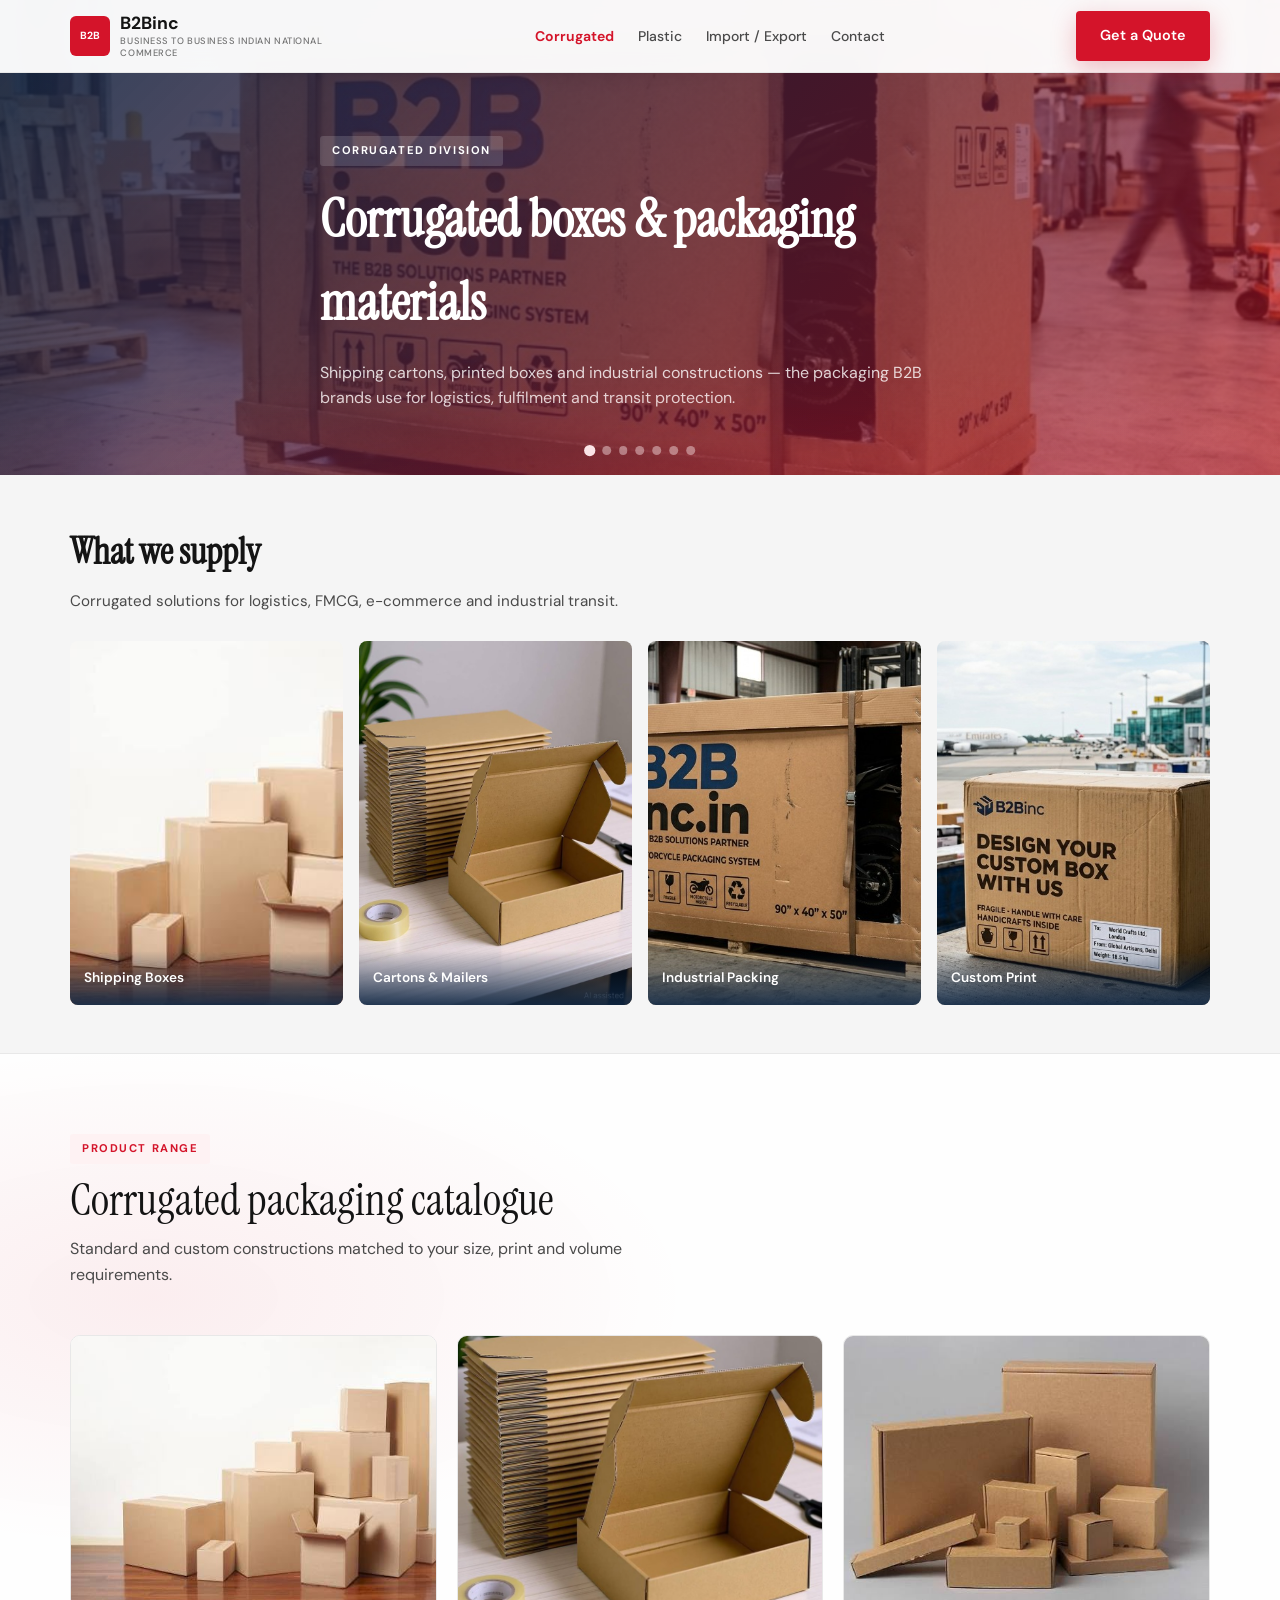
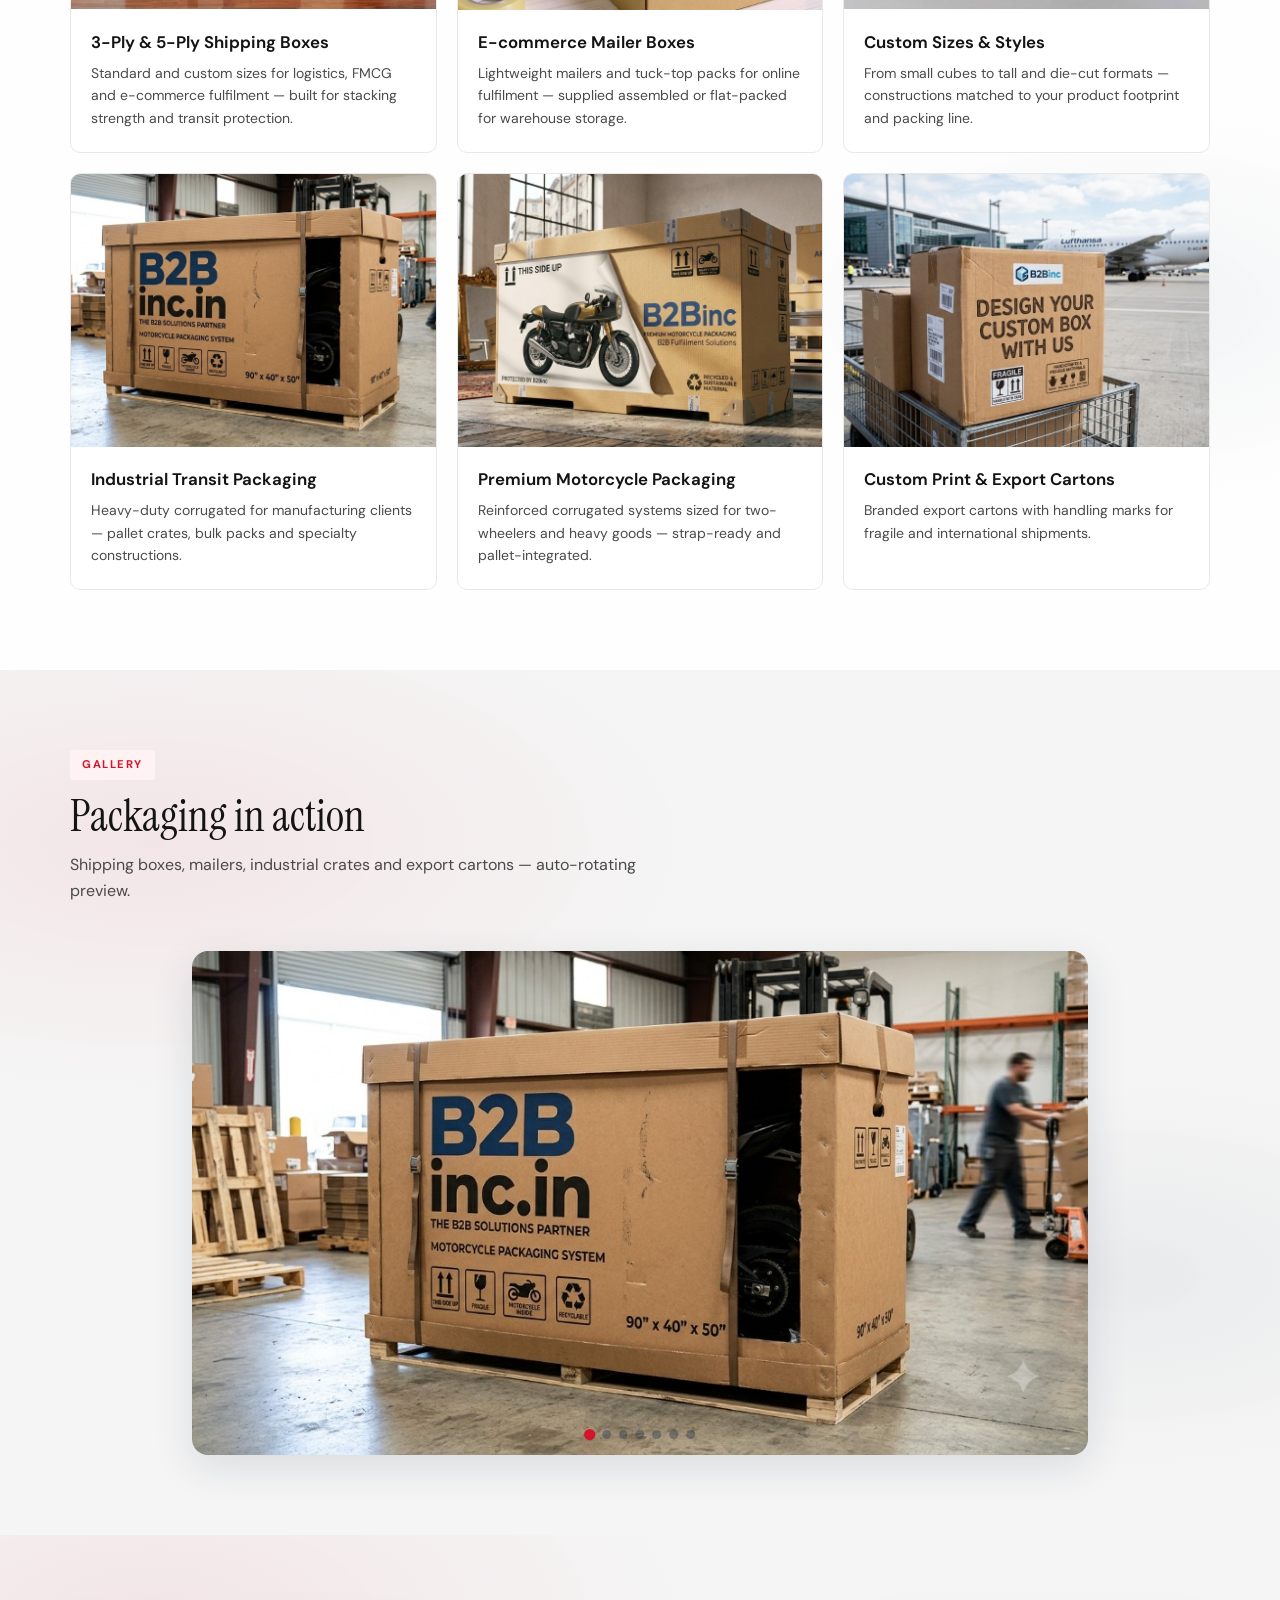
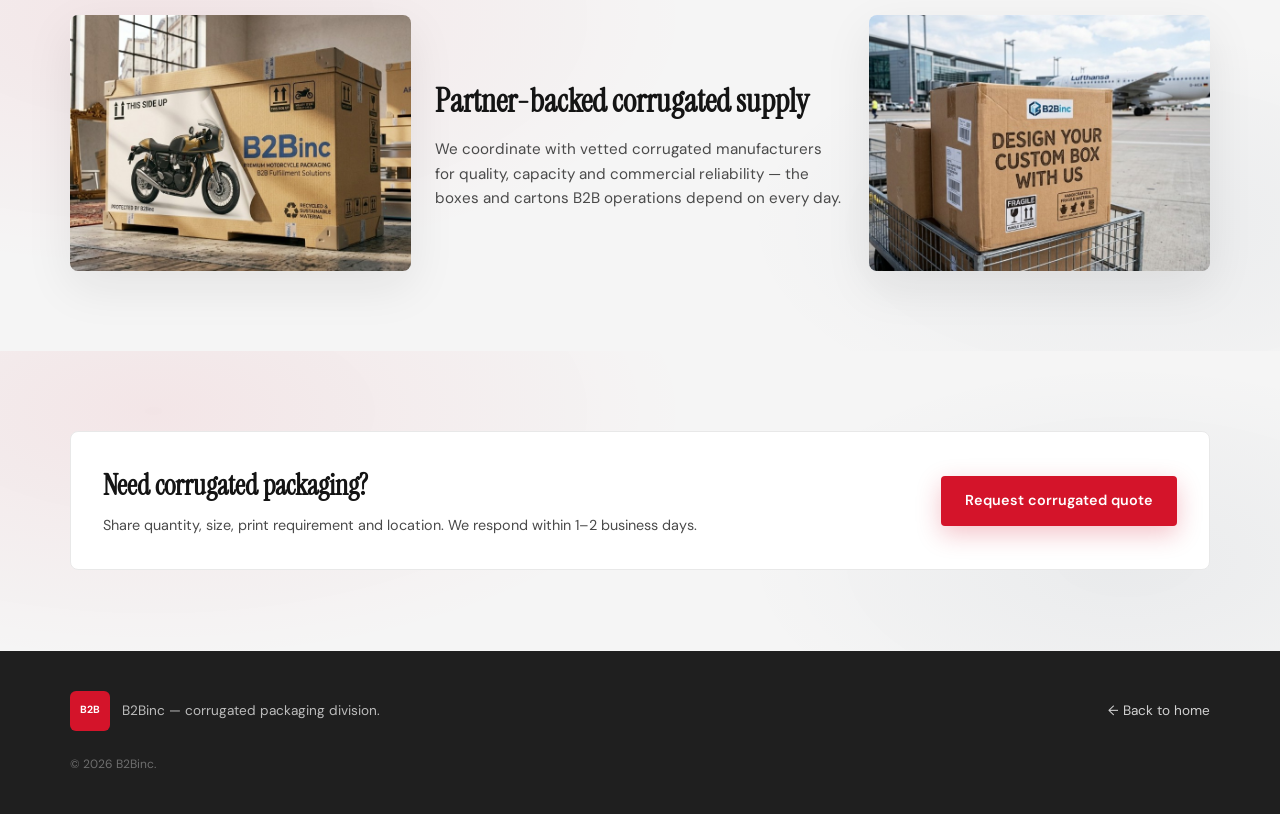
==== commit 178c179b: "Update packaging images and descriptions across multiple pages. Added new images for assorted boxes " ====
--- a/corrugated.html
+++ b/corrugated.html
@@ -53,6 +53,13 @@
         />
         <img
           class="hero-carousel__slide"
+          src="assets/packaging/corr-moto-premium.jpg"
+          alt="Premium motorcycle corrugated packaging"
+          width="1920"
+          height="600"
+        />
+        <img
+          class="hero-carousel__slide"
           src="assets/packaging/corr-airport-custom.jpg"
           alt="Custom B2Binc corrugated box on airport tarmac"
           width="1920"
@@ -60,22 +67,29 @@
         />
         <img
           class="hero-carousel__slide"
-          src="assets/packaging/corr-office-box.jpg"
-          alt="Branded B2Binc corrugated shipping box on an office desk"
-          width="1920"
-          height="600"
-        />
-        <img
-          class="hero-carousel__slide"
-          src="assets/packaging/corr-moto-premium.jpg"
-          alt="Premium motorcycle corrugated packaging crate"
-          width="1920"
-          height="600"
-        />
-        <img
-          class="hero-carousel__slide"
           src="assets/packaging/corr-airport-fragile.jpg"
-          alt="Custom corrugated box for fragile sculpture shipping"
+          alt="Custom corrugated box for fragile shipping"
+          width="1920"
+          height="600"
+        />
+        <img
+          class="hero-carousel__slide"
+          src="assets/packaging/corr-box-assortment.jpg"
+          alt="Assorted corrugated shipping boxes in multiple sizes"
+          width="1920"
+          height="600"
+        />
+        <img
+          class="hero-carousel__slide"
+          src="assets/packaging/corr-mailer-desk.jpg"
+          alt="Open corrugated mailer with flat-packed boxes"
+          width="1920"
+          height="600"
+        />
+        <img
+          class="hero-carousel__slide"
+          src="assets/packaging/corr-box-styles.jpg"
+          alt="Range of corrugated box styles and sizes"
           width="1920"
           height="600"
         />
@@ -97,20 +111,20 @@
         </div>
         <div class="export-showcase__grid reveal">
           <a href="#corrugated-range" class="export-showcase__card">
-            <img src="assets/packaging/corr-office-box.jpg" alt="Branded B2Binc shipping box" loading="lazy" />
+            <img src="assets/packaging/corr-box-assortment.jpg" alt="Assorted shipping boxes" loading="lazy" />
             <span>Shipping Boxes</span>
           </a>
           <a href="#corrugated-range" class="export-showcase__card">
-            <img src="assets/packaging/corr-airport-custom.jpg" alt="Custom printed corrugated carton" loading="lazy" />
+            <img src="assets/packaging/corr-mailer-desk.jpg" alt="Corrugated mailer boxes" loading="lazy" />
+            <span>Cartons &amp; Mailers</span>
+          </a>
+          <a href="#corrugated-range" class="export-showcase__card">
+            <img src="assets/packaging/corr-moto-crate.jpg" alt="Motorcycle packaging crate" loading="lazy" />
+            <span>Industrial Packing</span>
+          </a>
+          <a href="#corrugated-range" class="export-showcase__card">
+            <img src="assets/packaging/corr-airport-custom.jpg" alt="Custom printed export carton" loading="lazy" />
             <span>Custom Print</span>
-          </a>
-          <a href="#corrugated-range" class="export-showcase__card">
-            <img src="assets/packaging/corr-moto-crate.jpg" alt="Motorcycle corrugated packaging crate" loading="lazy" />
-            <span>Industrial Packing</span>
-          </a>
-          <a href="#corrugated-range" class="export-showcase__card">
-            <img src="assets/packaging/corr-airport-fragile.jpg" alt="Fragile goods corrugated shipping box" loading="lazy" />
-            <span>Fragile &amp; Export</span>
           </a>
         </div>
       </div>
@@ -127,7 +141,7 @@
         <div class="division-grid reveal">
           <article class="division-card">
             <div class="division-card__media">
-              <img src="assets/packaging/corr-office-box.jpg" alt="Branded B2Binc 3-ply and 5-ply shipping box" loading="lazy" />
+              <img src="assets/packaging/corr-box-assortment.jpg" alt="3-ply and 5-ply shipping boxes in multiple sizes" loading="lazy" />
             </div>
             <div class="division-card__body">
               <h3>3-Ply &amp; 5-Ply Shipping Boxes</h3>
@@ -136,11 +150,20 @@
           </article>
           <article class="division-card">
             <div class="division-card__media">
-              <img src="assets/packaging/corr-airport-custom.jpg" alt="Custom designed corrugated export carton" loading="lazy" />
-            </div>
-            <div class="division-card__body">
-              <h3>Printed &amp; Branded Cartons</h3>
-              <p>Flexo and offset printed boxes with your brand artwork, dielines and retail-ready finishes.</p>
+              <img src="assets/packaging/corr-mailer-desk.jpg" alt="E-commerce mailer and flat-packed cartons" loading="lazy" />
+            </div>
+            <div class="division-card__body">
+              <h3>E-commerce Mailer Boxes</h3>
+              <p>Lightweight mailers and tuck-top packs for online fulfilment — supplied assembled or flat-packed for warehouse storage.</p>
+            </div>
+          </article>
+          <article class="division-card">
+            <div class="division-card__media">
+              <img src="assets/packaging/corr-box-styles.jpg" alt="Assorted corrugated box styles" loading="lazy" />
+            </div>
+            <div class="division-card__body">
+              <h3>Custom Sizes &amp; Styles</h3>
+              <p>From small cubes to tall and die-cut formats — constructions matched to your product footprint and packing line.</p>
             </div>
           </article>
           <article class="division-card">
@@ -163,11 +186,11 @@
           </article>
           <article class="division-card">
             <div class="division-card__media">
-              <img src="assets/packaging/corr-airport-fragile.jpg" alt="Corrugated box for fragile sculpture shipping" loading="lazy" />
-            </div>
-            <div class="division-card__body">
-              <h3>Fragile &amp; Sculpture Shipping</h3>
-              <p>Export-ready cartons for sculptures and fragile materials — handle-with-care marking and protective grades.</p>
+              <img src="assets/packaging/corr-airport-fragile.jpg" alt="Custom corrugated box for fragile export shipping" loading="lazy" />
+            </div>
+            <div class="division-card__body">
+              <h3>Custom Print &amp; Export Cartons</h3>
+              <p>Branded export cartons with handling marks for fragile and international shipments.</p>
             </div>
           </article>
         </div>
@@ -179,7 +202,7 @@
         <div class="section-head reveal">
           <span class="tag">Gallery</span>
           <h2>Packaging in action</h2>
-          <p>Warehouse, export and branded corrugated — auto-rotating preview.</p>
+          <p>Shipping boxes, mailers, industrial crates and export cartons — auto-rotating preview.</p>
         </div>
         <div
           class="image-carousel reveal"
@@ -197,26 +220,38 @@
             />
             <img
               class="image-carousel__slide"
+              src="assets/packaging/corr-moto-premium.jpg"
+              alt="Premium motorcycle packaging"
+              loading="lazy"
+            />
+            <img
+              class="image-carousel__slide"
               src="assets/packaging/corr-airport-custom.jpg"
               alt="Custom box on airport tarmac"
               loading="lazy"
             />
             <img
               class="image-carousel__slide"
-              src="assets/packaging/corr-office-box.jpg"
-              alt="Office desk branded shipping box"
-              loading="lazy"
-            />
-            <img
-              class="image-carousel__slide"
-              src="assets/packaging/corr-moto-premium.jpg"
-              alt="Premium motorcycle packaging crate"
-              loading="lazy"
-            />
-            <img
-              class="image-carousel__slide"
               src="assets/packaging/corr-airport-fragile.jpg"
               alt="Fragile goods corrugated box at airport"
+              loading="lazy"
+            />
+            <img
+              class="image-carousel__slide"
+              src="assets/packaging/corr-box-assortment.jpg"
+              alt="Assorted corrugated boxes"
+              loading="lazy"
+            />
+            <img
+              class="image-carousel__slide"
+              src="assets/packaging/corr-mailer-desk.jpg"
+              alt="Mailer box with flat-packed stack"
+              loading="lazy"
+            />
+            <img
+              class="image-carousel__slide"
+              src="assets/packaging/corr-box-styles.jpg"
+              alt="Corrugated box style range"
               loading="lazy"
             />
           </div>
--- a/css/style.css
+++ b/css/style.css
@@ -960,13 +960,39 @@
 .form__field textarea.is-error { border-color: var(--red); }
 
 .form__note {
-  margin-top: 0.75rem;
-  font-size: 0.85rem;
-  min-height: 1.25rem;
-}
-
-.form__note.is-success { color: #15803d; }
-.form__note.is-error { color: var(--red); }
+  margin-top: 0.85rem;
+  font-size: 0.9rem;
+  line-height: 1.45;
+  min-height: 1.4em;
+}
+
+.form__note.is-success {
+  color: #15803d;
+  background: #f0fdf4;
+  border: 1px solid #bbf7d0;
+  border-radius: 8px;
+  padding: 0.75rem 0.9rem;
+}
+
+.form__note.is-error {
+  color: var(--red);
+  background: var(--red-soft);
+  border: 1px solid #fecaca;
+  border-radius: 8px;
+  padding: 0.75rem 0.9rem;
+}
+
+.form__hint {
+  margin-top: 0.85rem;
+  font-size: 0.78rem;
+  line-height: 1.45;
+  color: var(--gray-500);
+}
+
+.form__hint a {
+  color: var(--red);
+  font-weight: 600;
+}
 
 .hp { position: absolute; left: -9999px; opacity: 0; }
 
@@ -1239,6 +1265,12 @@
   text-align: left;
   background: var(--gray-100);
   transition: transform 0.35s var(--ease), box-shadow 0.35s;
+  -webkit-tap-highlight-color: transparent;
+  width: 100%;
+  padding: 0;
+  display: block;
+  appearance: none;
+  -webkit-appearance: none;
 }
 
 .gallery-card:hover {
@@ -1247,16 +1279,28 @@
 }
 
 .gallery-card img {
-  width: 100%;
-  aspect-ratio: 4/5;
-  object-fit: cover;
+  display: block;
+  width: 100%;
+  height: auto;
+  aspect-ratio: 4 / 5;
+  object-fit: cover;
+  object-position: center;
+  background: var(--gray-100);
   transition: transform 0.6s var(--ease);
 }
 
+.gallery-card--image {
+  background: transparent;
+}
+
+.gallery-card--image img {
+  border-radius: 8px;
+}
+
 .gallery-card:hover img { transform: scale(1.05); }
 
 .gallery-card__body {
-  padding: 1rem 1.1rem 1.25rem;
+  padding: 1rem 1.1rem 1.35rem;
   background: var(--white);
 }
 
@@ -1269,15 +1313,23 @@
 }
 
 .gallery-card h3 {
-  margin-top: 0.35rem;
-  font-size: 1.05rem;
-  font-weight: 600;
+  margin-top: 0.2rem;
+  font-size: 1.02rem;
+  font-weight: 650;
+  line-height: 1.3;
 }
 
 .gallery-card p {
-  margin-top: 0.35rem;
-  font-size: 0.8rem;
-  color: var(--gray-500);
+  margin-top: 0.45rem;
+  font-size: 0.82rem;
+  line-height: 1.45;
+  color: var(--gray-700);
+}
+
+.gallery-card__meta {
+  margin-top: 0.55rem !important;
+  font-size: 0.72rem !important;
+  color: var(--gray-500) !important;
 }
 
 /* Modal */
@@ -1477,9 +1529,7 @@
   transform: translateY(36px);
   transition:
     opacity 0.85s var(--ease),
-    transform 0.85s var(--ease),
-    filter 0.85s var(--ease);
-  filter: blur(2px);
+    transform 0.85s var(--ease);
   will-change: opacity, transform;
 }
 
@@ -1492,7 +1542,21 @@
 .reveal.is-visible {
   opacity: 1;
   transform: none;
-  filter: blur(0);
+}
+
+/* Import/export: keep product grids visible (avoid mobile blank/white tiles) */
+.page-export .export-showcase__grid.is-visible,
+.page-export .gallery-grid.is-visible {
+  opacity: 1;
+  transform: none;
+}
+
+.page-export .gallery-card img,
+.page-export .export-showcase__card img,
+.page-export .export-banner__inner img {
+  display: block;
+  backface-visibility: hidden;
+  -webkit-backface-visibility: hidden;
 }
 
 /* Stagger children when parent becomes visible */
@@ -1688,6 +1752,7 @@
 /* Plastic page — show full product bags without cropping */
 .page-plastic .export-showcase__card {
   background: #f3f4f6;
+  overflow: hidden;
 }
 
 .page-plastic .export-showcase__card img {
@@ -1705,16 +1770,18 @@
   display: flex;
   align-items: center;
   justify-content: center;
-  aspect-ratio: 1 / 1.05;
+  aspect-ratio: 3 / 4;
+  min-height: 240px;
   background: linear-gradient(180deg, #f7f7f8 0%, #eef0f3 100%);
-  padding: 1rem;
+  padding: 0.85rem;
+  overflow: hidden;
 }
 
 .page-plastic .division-card__media img,
 .page-plastic .division-card > img {
   width: 100%;
   height: 100%;
-  max-height: 280px;
+  max-height: none;
   aspect-ratio: auto;
   object-fit: contain;
   object-position: center;
@@ -1727,11 +1794,14 @@
   align-items: center;
   justify-content: center;
   padding: 1rem;
+  overflow: visible;
 }
 
 .page-plastic .division-custom__media img {
   aspect-ratio: auto;
-  max-height: 360px;
+  width: 100%;
+  height: auto;
+  max-height: 420px;
   object-fit: contain;
 }
 
@@ -1741,16 +1811,75 @@
   padding: 0.75rem;
 }
 
-/* Home plastic mosaic — fill cells (no grey letterboxing) */
+/* Mobile: avoid clipping tall bags — label under image, more room for product */
+@media (max-width: 767px) {
+  .page-plastic .export-showcase__card {
+    aspect-ratio: auto;
+    display: flex;
+    flex-direction: column;
+    min-height: 0;
+  }
+
+  .page-plastic .export-showcase__card img {
+    position: relative;
+    width: 100%;
+    height: auto;
+    min-height: 200px;
+    max-height: 280px;
+    aspect-ratio: 3 / 4;
+    padding: 0.65rem;
+    flex-shrink: 0;
+  }
+
+  .page-plastic .export-showcase__label,
+  .page-plastic .export-showcase__card span.export-showcase__label {
+    position: static !important;
+    inset: auto !important;
+    background: #0f2744;
+    padding: 0.75rem 0.7rem 0.85rem !important;
+  }
+
+  .page-plastic .export-showcase__label em {
+    font-size: 0.68rem;
+  }
+
+  .page-plastic .division-card__media {
+    aspect-ratio: 3 / 4;
+    min-height: 260px;
+    padding: 0.75rem;
+  }
+
+  .page-plastic .division-card__media img,
+  .page-plastic .division-card > img {
+    max-height: none;
+    padding: 0;
+  }
+
+  .page-plastic .division-custom__media img {
+    max-height: 300px;
+  }
+
+  .page-plastic .page-hero__bg img {
+    object-fit: cover;
+    object-position: center top;
+  }
+}
+
+/* Home plastic mosaic — contain bags so they aren’t cropped */
 #plastic .trade-mosaic__item {
-  object-fit: cover;
+  object-fit: contain;
   object-position: center center;
-  background: transparent;
-}
-
-#plastic .trade-mosaic__item[src*="bopp-rice"],
-#plastic .trade-mosaic__item[src*="woven-sack"] {
-  object-position: center top;
+  background: #f3f4f6;
+}
+
+#plastic .trade-mosaic__item[src*="plastic-production"] {
+  object-fit: cover;
+}
+
+@media (max-width: 640px) {
+  #plastic .trade-mosaic {
+    grid-auto-rows: minmax(120px, 28vw);
+  }
 }
 
 /* Corrugated page — clear box product presentation */
